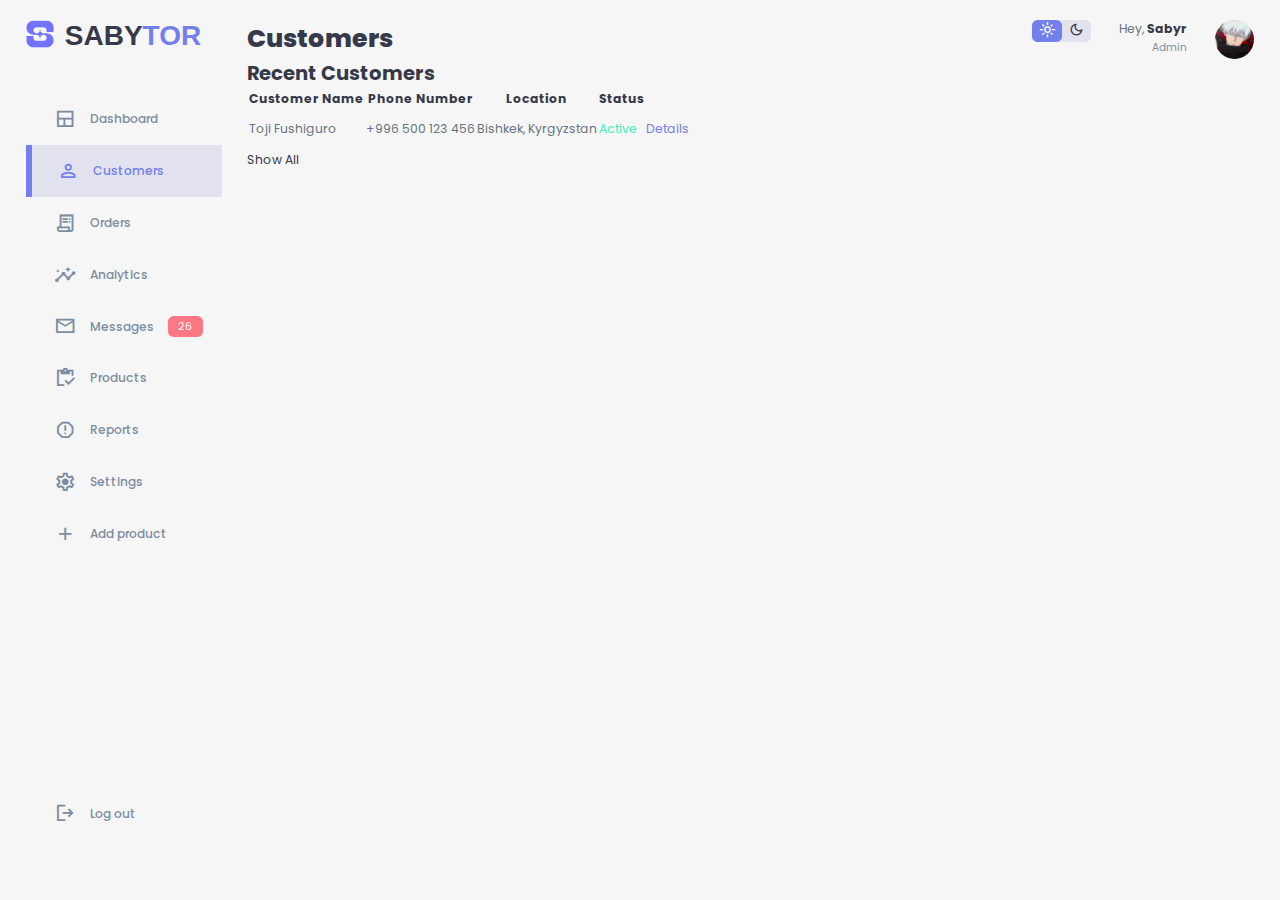
==== customers.html @ 5cc9cb55 "added new page 'Customers'" ====
<!DOCTYPE html>
<html lang="en">
<head>
    <meta charset="UTF-8">
    <meta name="viewport" content="width=device-width, initial-scale=1.0">
    <title>SABYR WEB PR2 - Customers</title>
    <!-- FONTS -->
    <link rel="preconnect" href="https://fonts.googleapis.com">
    <link rel="preconnect" href="https://fonts.gstatic.com" crossorigin>
    <link href="https://fonts.googleapis.com/css2?family=Poppins:ital,wght@0,100;0,200;0,300;0,400;0,500;0,600;0,700;0,800;0,900;1,100;1,200;1,300;1,400;1,500;1,600;1,700;1,800;1,900&display=swap" rel="stylesheet">
    <!--  ICONS  --> 
    <link rel="stylesheet" href="https://stackpath.bootstrapcdn.com/font-awesome/4.7.0/css/font-awesome.min.css">
    <link rel="stylesheet" href="https://cdnjs.cloudflare.com/ajax/libs/font-awesome/6.2.0/css/all.min.css">
    <link rel="stylesheet" href="https://fonts.googleapis.com/css2?family=Material+Symbols+Sharp:opsz,wght,FILL,GRAD@20..48,100..700,0..1,-50..200&
    icon_names=close " />
    <!--  STYLE SHEET  -->
    <link rel="stylesheet" href=".CSS/style.css">
</head>
<body>
    <div class="container">
        <aside>
            <div class="top">
                <div class="logo">
                    <img src="images/logo-s2.png">
                    <h2>SABY<span class="primary">TOR</span></h2>
                </div>
                <div class="close" id="close-btn">
                    <i class="material-symbols-sharp">close</i>
                </div>
            </div>
            <div class="sidebar">
                <a href="index.html">
                    <i class="material-symbols-sharp">team_dashboard</i>
                    <h3>Dashboard</h3>
                </a>
                <a href="customers.html" class="active">
                    <i class="material-symbols-sharp">person_outline</i>
                    <h3>Customers</h3>
                </a>
                <a href="#">
                    <i class="material-symbols-sharp">receipt_long</i>
                    <h3>Orders</h3>
                </a>
                <a href="#">
                    <i class="material-symbols-sharp">insights</i>
                    <h3>Analytics</h3>
                </a>
                <a href="#">
                    <i class="material-symbols-sharp">mail_outline</i>
                    <h3>Messages</h3>
                    <span class="message-count">26</span>
                </a>
                <a href="#">
                    <i class="material-symbols-sharp">inventory</i>
                    <h3>Products</h3>
                </a>
                <a href="#">
                    <i class="material-symbols-sharp">report_gmailerrorred</i>
                    <h3>Reports</h3>
                </a>
                <a href="#">
                    <i class="material-symbols-sharp">Settings</i>
                    <h3>Settings</h3>
                </a>
                <a href="#">
                    <i class="material-symbols-sharp">add</i>
                    <h3>Add product</h3>
                </a>
                <a href="#">
                    <i class="material-symbols-sharp">logout</i>
                    <h3>Log out</h3>
                </a>
            </div>
        </aside>
        <main>
            <h1>Customers</h1>

            <div class="recent-customers">
                <h2>Recent Customers</h2>
                <table>
                    <thead>
                        <tr>
                            <th>Customer Name</th>
                            <th>Phone Number</th>
                            <th>Location</th>
                            <th>Status</th>
                            <th></th>
                        </tr>
                    </thead>
                    <tbody>
                        </tbody>
                </table>
                <a href="#">Show All</a>
            </div>
        </main>
        <div class="right">
            <div class="top">
                <button id="menu-btn">
                    <i class="material-symbols-sharp">menu</i>
                </button>
                <div class="theme-toggler">
                    <i class="material-symbols-sharp active">light_mode</i>
                    <i class="material-symbols-sharp">dark_mode</i>
                </div>
                <div class="profile">
                    <div class="info">
                        <p>Hey, <b>Sabyr</b></p>
                        <small class="text-muted">Admin</small>
                    </div>
                    <div class="profile-photo">
                        <img src="images/gojo.jpg" alt="">
                    </div>
                </div>
            </div>
        </div>
    </div>
    <script src=".JS/customers.js"></script>
    <script src=".JS/index.js"></script>
</body>
</html>
---- .CSS/style.css ----
/*------- [Some Resources]--------*/
@font-face {
     font-family: 'Inter';
     src: url('fonts/Inter/static/Inter_18pt-Black.ttf') format('truetype'),
          url('fonts/Inter/static/Inter_18pt-Medium.ttf') format('truetype'),
          url('fonts/Inter/static/Inter_18pt-Regular.ttf') format('truetype'),
          url('fonts/Inter/static/Inter_18pt-SemiBold.ttf') format('truetype'),
          url('fonts/Inter/static/Inter_18pt-Thin.ttf') format('truetype'),
          url('') format('truetype'),
          url('fonts/Inter/static/Inter_18pt-Light.ttf') format('truetype');
     font-weight: normal;
     font-style: normal;
 
     font-family: 'Monsterrat';
     src: url('fonts/Montserrat/static/Montserrat-Black.ttf') format('truetype'),
          url('fonts/Montserrat/static/Montserrat-Bold.ttf') format('truetype'),
          url('fonts/Montserrat/static/Montserrat-ExtraBold.ttf') format('truetype'),
          url('fonts/Montserrat/static/Montserrat-ExtraLight.ttf') format('truetype'),
          url('fonts/Montserrat/static/Montserrat-Medium.ttf') format('truetype'),
          url('fonts/Montserrat/static/Montserrat-Light.ttf') format('truetype');
     font-weight: normal;
     font-style: normal;

     font-family: 'Monsterrat';
     src: url('fonts/Outfit/static/Outfit-Black.ttf') format('truetype'),
          url('fonts/Outfit/static/Outfit-Bold.ttf') format('truetype'),
          url('fonts/Outfit/static/Outfit-ExtraBold.ttf') format('truetype'),
          url('fonts/Outfit/static/Outfit-ExtraLight.ttf') format('truetype'),
          url('fonts/Outfit/static/Outfit-Medium.ttf') format('truetype'),
          url('fonts/Outfit/static/Outfit-Light.ttf') format('truetype');
     font-weight: normal;
     font-style: normal;

     font-family: 'Monsterrat';
     src: url('fonts/Poppins/Poppins-ExtraBold.ttf') format('truetype'),
          url('fonts/Poppins/Poppins-Bold.ttf') format('truetype'),
          url('fonts/Poppins/Poppins-SemiBold.ttf') format('truetype'),
          url('fonts/Poppins/Poppins-Medium.ttf') format('truetype'),
          url('fonts/Poppins/Poppins-Regular.ttf') format('truetype'),
          url('fonts/Poppins/Poppins-Light.ttf') format('truetype');
     font-weight: normal;
     font-style: normal;
 }

 /*--------- Root Variable ------------*/
 :root {
     --color-primary: #7380ec;
     --color-danger: #ff7782;
     --color-success: #41f1b6;
     --color-warning: #ffbb55;
     --color-white: #fff;
     --color-info-dark: #7d8da1;
     --color-info-light: #dce1eb;
     --color-dark: #363949;
     --color-light: rgba(132, 139, 200, 0.18);
     --color-primary-variant: #111e88;
     --color-dark-variant: #677483;
     --color-background: #f6f6f6;
 
     --card-border-radius: 2rem;
     --border-radius-1: 0.4rem;
     --border-radius-2: 0.8rem;    
     --border-radius-3: 1.2rem;
 
     --card-padding: 1.8rem;
     --padding-1: 1.2rem;
 
     --box-shadow: 0 2rem 3rem var(--color-light)
 }
 /*------------- DARK THEME VARIABLES -------------*/
 .dark-theme-variables {
     --color-background:#181a1e;
     --color-white:#202528;
     --color-dark:#edeffd;
     --color-dark-variant:#a3bdcc;
     --color-light:rgba(0, 0, 0, 0.4);
     --box-shadow:0 2rem 3rem var(--color-light)
 }

 /*--------- [Main Page] -----------*/
 
 *{
     margin: 0;
     padding: 0;
     outline: 0;
     appearance: none;
     border: 0;
     text-decoration: none;
     list-style: none;
     box-sizing: border-box;
 }

 html {
     font-size: 14px;
 }
body {
     width: 100vw;
     height: 100vh;
     font-family: Poppins, sans-serif;
     font-size: 0.88rem;
     background: var(--color-background);
     user-select: none;
     overflow-x: hidden;
     color: var(--color-dark);
}

.container {
     display: grid;
     width: 96%;
     margin: 0 auto;
     gap: 1.8rem;
     grid-template-columns: 14rem auto 23rem;
}

a{
     color: var(--color-dark);
}

img {
     display: block;
     width: 100%;
}

h1 {
     font-weight: 800;
     font-size: 1.8rem;
}

h2 {
     font-size: 1.4rem;
}

h3 {
     font-size: 0.87rem;
}

h4 {
     font-size: 0.8rem;
}

h5 {
     font-size: 0.77rem;
}

small {
     font-size: 0.75rem;
}

.profile-photo {
     width: 2.8rem;
     height: 2.8rem;
     border-radius: 50%;
     overflow: hidden;
}

.text-muted {
     color: var(--color-info-dark);
}

p{
     color: var(--color-dark-variant);
}

b {
     color: var(--color-dark);
}

.primary {
     color: var(--color-primary);
}
.danger {
     color: var(--color-danger);
}
.success {
     color: var(--color-success);
}
.warning {
     color: var(--color-warning);
}

aside {
     height: 100vh;
}

aside .top{
     display: flex;
     align-items: center;
     justify-content: space-between;
     margin-top: 1.4rem;
}

aside .logo {
     display: flex;
     font-family: Outfit, sans-serif;
     gap: 0.8rem;
}
aside .logo h2 {
     font-size: 2rem;
}

aside .logo img {
     width: 2rem;
     height: 2rem;

}

aside .close{
     display: none;
}

/*============== SIBEBAR ===============*/
aside .sidebar{     
     display: flex;
     flex-direction: column;
     height: 86vh;
     position: relative;
     top: 3rem;
}

aside h3 {
     font-weight: 500;
}

aside .sidebar a{
     display: flex;
     color: var(--color-info-dark);
     margin-left: 2rem;
     gap: 1rem;
     align-items: center;
     position: relative;
     height: 3.7rem;
     transition: all 300ms ease;
}

aside .sidebar a i{
     font-size: 1.6rem;
     transition: all 300ms ease;
}

aside .sidebar a:last-child{
     position: absolute;
     bottom: 2rem;
     width: 100%;
}

aside .sidebar a.active{
     background: var(--color-light);
     color: var(--color-primary);
     margin-left: 0;
}

aside .sidebar a.active:before{
     content: '';
     width: 6px;
     height: 100%;     
     background: var(--color-primary);
}

aside .sidebar a.active i {
     color: var(--color-primary);
     margin-left: calc(1rem - 3px);

}

aside .sidebar a:hover {
     color: var(--color-primary);
}

aside .sidebar a:hover i {
     margin-left: 1rem;
}

aside .sidebar .message-count {
     background: var(--color-danger);
     color: var(--color-white);
     padding: 2px 10px;
     font-size: 11px;
     border-radius: var(--border-radius-1);
}

/*============= MAIN ===============*/
main{
     margin-top: 1.4rem;
}

main .date{
     display: inline-block;
     background: var(--color-light);
     border-radius: var(--border-radius-1);
     margin-top: 1rem;
     padding: 0.5rem 1.6rem;
}

main .date input[type='date']{
     background: transparent;
     color: var(--color-dark);
}

main .insights{
     display: grid;
     grid-template-columns: repeat(3, 1fr);
     gap: 1.6rem;
}

main .insights > div {
     background: var(--color-white);
     padding: var(--card-padding);
     border-radius: var(--card-border-radius);
     margin-top: 1rem;
     box-shadow: var(--box-shadow);
     transition: all 300ms ease;
}

main .insights > div:hover {
     box-shadow: none;
}

main .insights > div i {
     background: var(--color-primary);
     padding: 0.5rem;
     border-radius: 50%;
     color: var(--color-white);
     font-style: 2rem;
}

main .insights > div.sales i{
     color: var(--color-white);
     background: var(--color-primary);
}
main .insights > div.expenses i{
     color: var(--color-white);
     background: var(--color-danger);
}
main .insights > div.income i{
     color: var(--color-white);
     background: var(--color-success);
}

main .insights > div .middle{
     display: flex;
     align-items: center;
     justify-content: space-between;
}

main .insights h3 {
     margin: 1rem 0 0.6rem;
     font-size: 1rem;
}

main .insights .progress {
     position: relative;
     width: 92px;
     height: 92px;
     border-radius: 50%;
}

main .insights svg {          
     width: 7rem;
     height: 7rem;
}

main .insights svg circle {
     fill: none;
     stroke: var(--color-primary);
     stroke-width: 14;
     stroke-linecap: round;
     transform: translate(5px, 5px);
     stroke-dasharray: 110;
     stroke-dashoffset: 92;
}

main .insights .sales svg circle {
     stroke-dashoffset: -30%;
     stroke-dasharray: 200;
}
main .insights .expenses svg circle {
     stroke-dashoffset: 20%;
     stroke-dasharray: 80;
}
main .insights .income svg circle {
     stroke-dashoffset: 35%;
     stroke-dasharray: 110;
}

main .insights .progress .number{
     position: absolute;
     top: 0;
     left: 0;
     height: 100%;
     width: 100%;
     display: flex;
     justify-content: center;
     align-items: center;
}

main .insights small {
     margin-top: 1.6rem;
     display: block;
}

/*================== RECENT ORDERS ====================*/
main .recent-orders {
     margin-top: 2rem;
}

main .recent-orders h2 {
     margin-bottom: 0.8rem;
}

main .recent-orders table {
     background: var(--color-white);
     width: 100%;
     border-radius: var(--card-border-radius);
     padding: var(--card-padding);
     text-align: center;
     box-shadow: var(--box-shadow);
     transition: all 300ms ease;
}

main .recent-orders table:hover {
     box-shadow: none;
}

main table tbody td {
     height: 2.8rem;
     border-bottom: 1px solid var(--color-light);
     color: var(--color-dark-variant);
}

main table tbody tr:last-child td{
     border: none;
}

main .recent-orders a {
     text-align: center;
     display: block;
     margin: 1rem auto;
     color: var(--color-primary);
}

/*=============== RIGHT ===================*/
.right {
     margin-top: 1.4rem;
}

.right .top {
     display: flex;
     justify-content: end;
     gap: 2rem;
}

.right .top button {
     display: none;
}

.right .theme-toggler {
     background: var(--color-light);
     display: flex;
     justify-content: space-between;
     align-items: center;
     height: 1.6rem;
     width: 4.2rem;
     cursor: pointer;
     border-radius: var(--border-radius-1);
}

.right .theme-toggler i {
     font-size: 1.2rem;
     width: 50%;
     height: 100%;
     display: flex;
     align-items: center;
     justify-content: center;
}

.right .theme-toggler i.active {
     background: var(--color-primary);
     color: white;
     border-radius: var(--border-radius-1);
}

.right .top .profile {
     display: flex;
     gap: 2rem;
     text-align: right;
}
/*=============== RECENT UPDATES================*/
.right .recent-updates {
     margin-top: 1rem;
}

.right .recent-updates h2 {
     margin-bottom: 0.8rem;
}

.right .recent-updates .updates {
     background: var(--color-white);
     padding: var(--card-padding);
     border-radius: var(--card-border-radius);
     box-shadow: var(--box-shadow);
     transition: all 300ms ease;
}

.right .recent-updates .updates:hover {
     box-shadow: none;
}

.right .recent-updates .updates .update {
     display: grid;
     grid-template-columns: 2.6rem auto;
     gap: 1rem;
     margin-bottom: 1rem;
}

/*============ SALES ANALYTICS ===============*/
.right .sales-analytics {
     margin-top: 2rem;
}

.right .sales-analytics h2 {
     margin-bottom: 0.8rem;
}

.right .sales-analytics .item {
     background: var(--color-white);
     display: flex;
     align-items: center;
     gap: 1rem;
     margin-bottom: 0.7rem;
     padding: 1.4rem var(--card-padding);
     border-radius: var(--border-radius-3);
     box-shadow: var(--box-shadow);
     transition: all 300ms ease;
}

.right .sales-analytics .item:hover {
     box-shadow: none;
}

.right .sales-analytics .item .right {
     display: flex;
     justify-content: space-between;
     align-items: start;
     margin: 0;
     width: 100%;
}

.right .sales-analytics .item .icon {
     display: flex;
     padding: 0.6rem;
     color: var(--color-white);
     border-radius: 50%;
     background: red;
}

.right .sales-analytics .item.online .icon {
     background: var(--color-primary);
}
.right .sales-analytics .item.offline .icon {
     background: var(--color-danger);
}
.right .sales-analytics .item.customers .icon {
     background: var(--color-success);
}

.right .sales-analytics .add-product {
     background: transparent;
     border: 2px dashed var(--color-primary);
     color: var(--color-primary);
     display: flex;
     align-items: center;
     justify-content: center;
}

.right .sales-analytics .add-product div {
     display: flex;
     align-items: center;
     gap: 0.6rem;
}

.right .sales-analytics .add-product div h3 {
     font-weight: 600;
}

/*=================== MEDIA QUERIES =====================*/
@media screen and (max-width: 1200px) {
     .container {
          width: 94%;
          grid-template-columns: 7rem auto 23rem;
     }
     aside .logo h2 {
          display: none;
     }
     aside .sidebar h3 {
          display: none;
     }
     aside .sidebar a {
          width: 5.6rem;
     }
     aside .sidebar a:last-child {
          position: relative;
          margin-top: 1.8rem;
     }
     /*-- MAIN --*/
     main .insights {
          grid-template-columns: 1fr;
          gap: 0;
     }
     main .recent-orders {
          width: 94%;
          position: absolute;
          left: 50%;
          transform: translateX(-50%);
          margin: 2rem 0 0 8.8rem;
     }
     main .recent-orders table {
          width: 83vw;
     }
     main table thead tr th:last-child,
     main table thead tr th:first-child {
          display: none;
     }
     main table tbody tr td:last-child,
     main table tbody tr td:first-child {
          display: none;
     }
}
/*=================== MEDIA QUERIES /2 =====================*/
@media screen and (max-width: 768px) {
     .container {
          width: 100%;
          grid-template-columns: 1fr;
     }
     aside {
          position: fixed;
          left: -100%;
          background: var(--color-white);
          width: 18rem;
          z-index: 3;
          box-shadow: 1rem 3rem 4rem var(--color-light);
          height: 100vh;
          padding-right: var(--card-padding);
          display: none;
          animation: showMenu 400ms ease forwards;
     }
     
     @keyframes showMenu {
          to {
               left: 0;
          }
     }

     aside .logo {
          margin-left: 1rem;
     }
     aside .logo h2 {
          display: inline;
     }
     aside .sidebar h3 {
          display: inline;
     }
     aside .sidebar a {
          width: 100%;
          height: 3.4rem;
     }
     aside .sidebar a:last-child{
          position: absolute;
          bottom: 5rem;
     }
     aside .close{
          display: inline-block;
          cursor: pointer;
     }

     main {
          margin-top: 8rem;
          padding: 0 1rem;
     }
     main .recent-orders {
          position: relative;
          margin: 3rem 0 0 0;
          width: 100%;
     }
     main .recent-orders table {
          width: 100%;
          margin: 0;
     }
     .right {
          width: 94%;
          margin: 0 auto 4rem;
     }
     .right .top {
          position: fixed;
          top: 0;
          left: 0;
          align-items: center;
          padding: 0 0.8rem;
          height: 4.6rem;
          background: var(--color-white);
          width: 100%;
          margin: 0;
          z-index: 2;
          box-shadow: 0 1rem 1rem var(--color-light);
     }
     .right .top .theme-toggler {
          width: 4.4rem;
          position: absolute;
          left: 66%;
     }
     .right .profile .info {
          display: none;
     }
     .right .top button {
          display: inline-block;
          background: transparent;
          cursor: pointer;
          color: var(--color-dark);
          position: absolute;
          left: 1rem;
     }
     .right .top button i {
          font-size: 2rem;
     }
}

/*============== CUSTOMERS ===================*/
main.recent-customers {
     margin-top: 2rem;
}

main.recent-customers h2 {
     margin-bottom: 0.8rem;
}

main.recent-customers table {
     background: var(--color-white);
     width: 100%;
     border-radius: var(--card-border-radius);
     padding: var(--card-padding);
     text-align: center;
     box-shadow: var(--box-shadow);
     transition: all 300ms ease;
}

main.recent-customers table:hover {
     box-shadow: none;
}

main.recent-customers table tbody td {
     height: 2.8rem;
     border-bottom: 1px solid var(--color-light);
     color: var(--color-dark-variant);
}

main.recent-customers table tbody tr:last-child td {
     border: none;
}

main.recent-customers a {
     text-align: center;
     display: block;
     margin: 1rem auto;
     color: var(--color-primary);
}
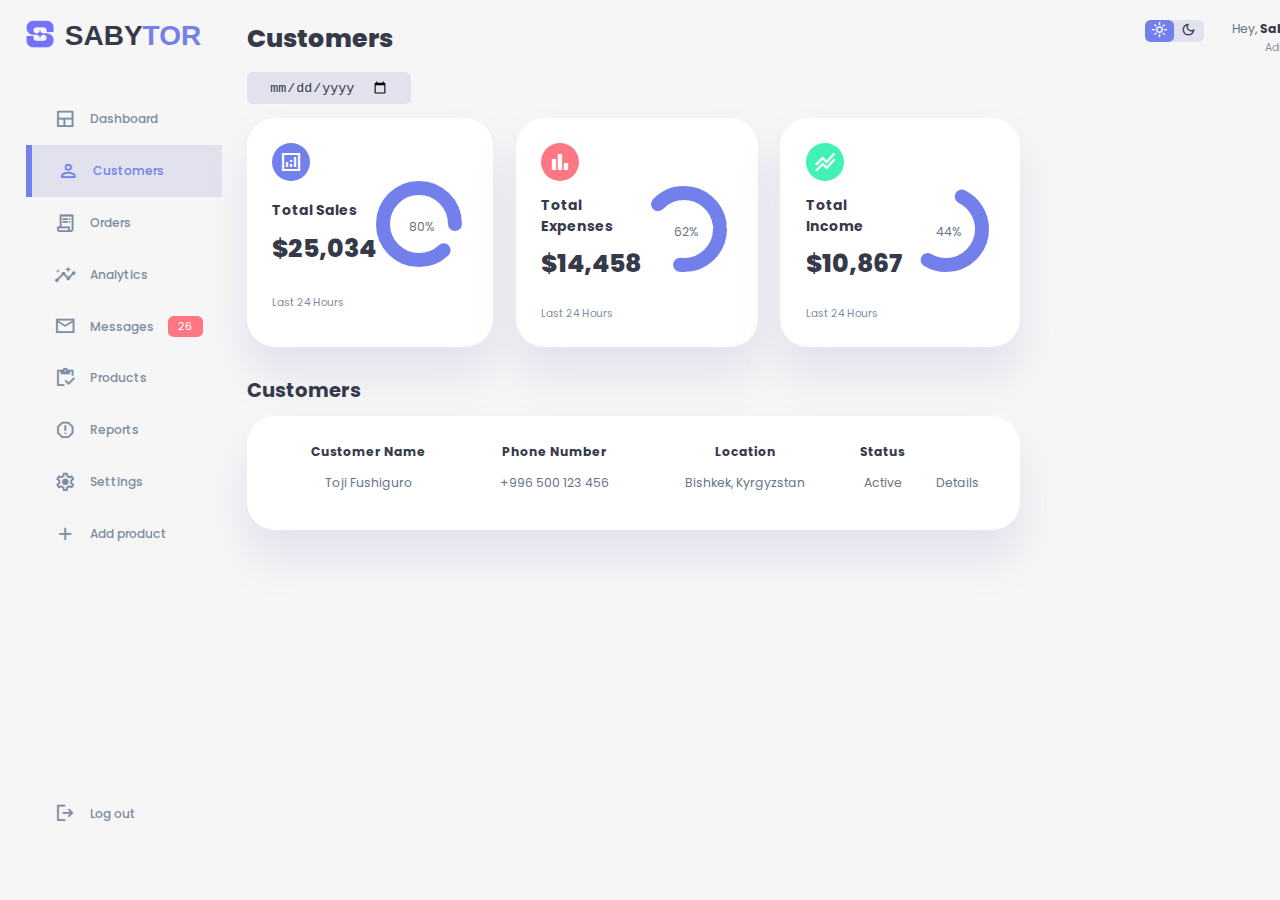
==== commit 09d4ac42: "Launching" ====
--- a/customers.html
+++ b/customers.html
@@ -72,11 +72,73 @@
                 </a>
             </div>
         </aside>
+        <!----------------------- END OF ASIDE ------------------------------->
         <main>
             <h1>Customers</h1>
-
+            <div class="date">
+                <input type="date">
+            </div>
+            <div class="insights">
+                <div class="sales">
+                    <i class="material-symbols-sharp">analytics</i>
+                    <div class="middle">
+                        <div class="left">
+                            <h3>Total Sales</h3>
+                            <h1>$25,034</h1>
+                        </div>
+                        <div class="progress">
+                            <svg>
+                                <circle cx='38' cy='38' r="36"></circle>
+                            </svg>
+                            <div class="number">
+                                <p>80%</p>
+                            </div>
+                        </div>
+                    </div>
+                    <small class="text-muted">Last 24 Hours</small>
+                </div>
+                <!------------ END OF SALES ---------------------->
+                <div class="expenses">
+                    <i class="material-symbols-sharp">bar_chart</i>
+                    <div class="middle">
+                        <div class="left">
+                            <h3>Total Expenses</h3>
+                            <h1>$14,458</h1>
+                        </div>
+                        <div class="progress">
+                            <svg>
+                                <circle cx='38' cy='38' r="36"></circle>
+                            </svg>
+                            <div class="number">
+                                <p>62%</p>
+                            </div>
+                        </div>
+                    </div>
+                    <small class="text-muted">Last 24 Hours</small>
+                </div>
+                <!------------ END OF EXPENSES ---------------------->
+                <div class="income">
+                    <i class="material-symbols-sharp">stacked_line_chart</i>
+                    <div class="middle">
+                        <div class="left">
+                            <h3>Total Income</h3>
+                            <h1>$10,867</h1>
+                        </div>
+                        <div class="progress">
+                            <svg>
+                                <circle cx='38' cy='38' r="36"></circle>
+                            </svg>
+                            <div class="number">
+                                <p>44%</p>
+                            </div>
+                        </div>
+                    </div>
+                    <small class="text-muted">Last 24 Hours</small>
+                </div>
+                <!------------ END OF INCOME ---------------------->
+            </div>
             <div class="recent-customers">
-                <h2>Recent Customers</h2>
+                <h2>Customers</h2>
                 <table>
                     <thead>
                         <tr>
@@ -87,10 +149,9 @@
                             <th></th>
                         </tr>
                     </thead>
-                    <tbody>
-                        </tbody>
+                    <tbody class="customers">
+                    </tbody>
                 </table>
-                <a href="#">Show All</a>
             </div>
         </main>
         <div class="right">
--- a/.CSS/style.css
+++ b/.CSS/style.css
@@ -512,6 +512,13 @@
      margin-bottom: 1rem;
 }
 
+.right .recent-updates .updates .update i {
+     color: rgb(255, 182, 26);
+     position: relative;
+     top: 0.5rem;
+
+}
+
 /*============ SALES ANALYTICS ===============*/
 .right .sales-analytics {
      margin-top: 2rem;
@@ -723,16 +730,16 @@
      }
 }
 
-/*============== CUSTOMERS ===================*/
-main.recent-customers {
+/*======================= CUSTOMERS ================================================================================================*/
+main .recent-customers {
      margin-top: 2rem;
 }
 
-main.recent-customers h2 {
+main .recent-customers h2 {
      margin-bottom: 0.8rem;
 }
 
-main.recent-customers table {
+main .recent-customers table {
      background: var(--color-white);
      width: 100%;
      border-radius: var(--card-border-radius);
@@ -742,23 +749,34 @@
      transition: all 300ms ease;
 }
 
-main.recent-customers table:hover {
+main .recent-customers table:hover {
      box-shadow: none;
 }
 
-main.recent-customers table tbody td {
+main .recent-customers table tbody td {
      height: 2.8rem;
      border-bottom: 1px solid var(--color-light);
      color: var(--color-dark-variant);
 }
 
-main.recent-customers table tbody tr:last-child td {
+main .recent-customers table tbody tr:last-child td {
      border: none;
 }
 
-main.recent-customers a {
+main .recent-customers a {
      text-align: center;
      display: block;
      margin: 1rem auto;
      color: var(--color-primary);
+}
+
+/*----active/non-active-----*/
+main .recent-customers table tbody tr.active td {
+     color: var(--color-success);
+     font-weight: bold;
+}
+
+main .recent-customers table tbody tr.non-active td {
+     color: var(--color-danger);
+     font-weight: bold;
 }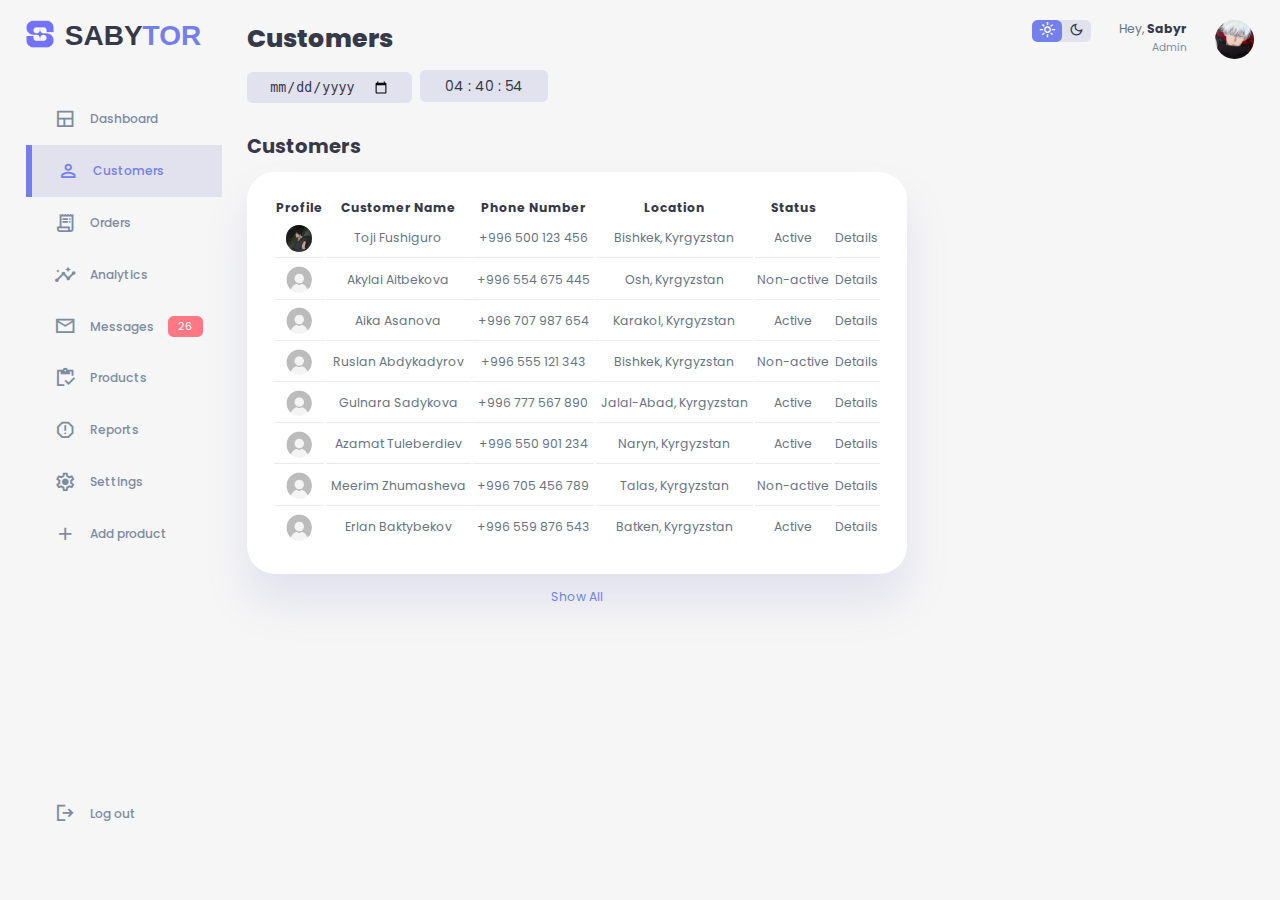
==== commit 5bf0c16b: "added the clock / fixed the theme changer/ added new customers" ====
--- a/customers.html
+++ b/customers.html
@@ -4,6 +4,7 @@
     <meta charset="UTF-8">
     <meta name="viewport" content="width=device-width, initial-scale=1.0">
     <title>SABYR WEB PR2 - Customers</title>
+    <link rel="stylesheet" href="style.css">
     <!-- FONTS -->
     <link rel="preconnect" href="https://fonts.googleapis.com">
     <link rel="preconnect" href="https://fonts.gstatic.com" crossorigin>
@@ -14,7 +15,6 @@
     <link rel="stylesheet" href="https://fonts.googleapis.com/css2?family=Material+Symbols+Sharp:opsz,wght,FILL,GRAD@20..48,100..700,0..1,-50..200&
     icon_names=close " />
     <!--  STYLE SHEET  -->
-    <link rel="stylesheet" href=".CSS/style.css">
 </head>
 <body>
     <div class="container">
@@ -77,64 +77,10 @@
             <h1>Customers</h1>
             <div class="date">
                 <input type="date">
+                <div id="clock"></div>
             </div>
             <div class="insights">
-                <div class="sales">
-                    <i class="material-symbols-sharp">analytics</i>
-                    <div class="middle">
-                        <div class="left">
-                            <h3>Total Sales</h3>
-                            <h1>$25,034</h1>
-                        </div>
-                        <div class="progress">
-                            <svg>
-                                <circle cx='38' cy='38' r="36"></circle>
-                            </svg>
-                            <div class="number">
-                                <p>80%</p>
-                            </div>
-                        </div>
-                    </div>
-                    <small class="text-muted">Last 24 Hours</small>
-                </div>
-                <!------------ END OF SALES ---------------------->
-                <div class="expenses">
-                    <i class="material-symbols-sharp">bar_chart</i>
-                    <div class="middle">
-                        <div class="left">
-                            <h3>Total Expenses</h3>
-                            <h1>$14,458</h1>
-                        </div>
-                        <div class="progress">
-                            <svg>
-                                <circle cx='38' cy='38' r="36"></circle>
-                            </svg>
-                            <div class="number">
-                                <p>62%</p>
-                            </div>
-                        </div>
-                    </div>
-                    <small class="text-muted">Last 24 Hours</small>
-                </div>
-                <!------------ END OF EXPENSES ---------------------->
-                <div class="income">
-                    <i class="material-symbols-sharp">stacked_line_chart</i>
-                    <div class="middle">
-                        <div class="left">
-                            <h3>Total Income</h3>
-                            <h1>$10,867</h1>
-                        </div>
-                        <div class="progress">
-                            <svg>
-                                <circle cx='38' cy='38' r="36"></circle>
-                            </svg>
-                            <div class="number">
-                                <p>44%</p>
-                            </div>
-                        </div>
-                    </div>
-                    <small class="text-muted">Last 24 Hours</small>
-                </div>
+
                 <!------------ END OF INCOME ---------------------->
             </div>
             <div class="recent-customers">
@@ -142,6 +88,7 @@
                 <table>
                     <thead>
                         <tr>
+                            <th>Profile</th>
                             <th>Customer Name</th>
                             <th>Phone Number</th>
                             <th>Location</th>
@@ -149,9 +96,11 @@
                             <th></th>
                         </tr>
                     </thead>
-                    <tbody class="customers">
+                    <tbody class="customer">
+                        <!---->
                     </tbody>
                 </table>
+                <a href="#">Show All</a>
             </div>
         </main>
         <div class="right">
@@ -175,7 +124,7 @@
             </div>
         </div>
     </div>
-    <script src=".JS/customers.js"></script>
-    <script src=".JS/index.js"></script>
+    <script src="customers.js"></script>
+    <script src="index.js"></script>
 </body>
 </html>--- a/style.css
+++ b/style.css
@@ -0,0 +1,816 @@
+/*------- [Some Resources]--------*/
+@font-face {
+     font-family: 'Inter';
+     src: url('fonts/Inter/static/Inter_18pt-Black.ttf') format('truetype'),
+          url('fonts/Inter/static/Inter_18pt-Medium.ttf') format('truetype'),
+          url('fonts/Inter/static/Inter_18pt-Regular.ttf') format('truetype'),
+          url('fonts/Inter/static/Inter_18pt-SemiBold.ttf') format('truetype'),
+          url('fonts/Inter/static/Inter_18pt-Thin.ttf') format('truetype'),
+          url('') format('truetype'),
+          url('fonts/Inter/static/Inter_18pt-Light.ttf') format('truetype');
+     font-weight: normal;
+     font-style: normal;
+ 
+     font-family: 'Monsterrat';
+     src: url('fonts/Montserrat/static/Montserrat-Black.ttf') format('truetype'),
+          url('fonts/Montserrat/static/Montserrat-Bold.ttf') format('truetype'),
+          url('fonts/Montserrat/static/Montserrat-ExtraBold.ttf') format('truetype'),
+          url('fonts/Montserrat/static/Montserrat-ExtraLight.ttf') format('truetype'),
+          url('fonts/Montserrat/static/Montserrat-Medium.ttf') format('truetype'),
+          url('fonts/Montserrat/static/Montserrat-Light.ttf') format('truetype');
+     font-weight: normal;
+     font-style: normal;
+
+     font-family: 'Monsterrat';
+     src: url('fonts/Outfit/static/Outfit-Black.ttf') format('truetype'),
+          url('fonts/Outfit/static/Outfit-Bold.ttf') format('truetype'),
+          url('fonts/Outfit/static/Outfit-ExtraBold.ttf') format('truetype'),
+          url('fonts/Outfit/static/Outfit-ExtraLight.ttf') format('truetype'),
+          url('fonts/Outfit/static/Outfit-Medium.ttf') format('truetype'),
+          url('fonts/Outfit/static/Outfit-Light.ttf') format('truetype');
+     font-weight: normal;
+     font-style: normal;
+
+     font-family: 'Monsterrat';
+     src: url('fonts/Poppins/Poppins-ExtraBold.ttf') format('truetype'),
+          url('fonts/Poppins/Poppins-Bold.ttf') format('truetype'),
+          url('fonts/Poppins/Poppins-SemiBold.ttf') format('truetype'),
+          url('fonts/Poppins/Poppins-Medium.ttf') format('truetype'),
+          url('fonts/Poppins/Poppins-Regular.ttf') format('truetype'),
+          url('fonts/Poppins/Poppins-Light.ttf') format('truetype');
+     font-weight: normal;
+     font-style: normal;
+ }
+
+ /*--------- Root Variable ------------*/
+ :root {
+     --color-primary: #7380ec;
+     --color-danger: #ff7782;
+     --color-success: #41f1b6;
+     --color-warning: #ffbb55;
+     --color-white: #fff;
+     --color-info-dark: #7d8da1;
+     --color-info-light: #dce1eb;
+     --color-dark: #363949;
+     --color-light: rgba(132, 139, 200, 0.18);
+     --color-primary-variant: #111e88;
+     --color-dark-variant: #677483;
+     --color-background: #f6f6f6;
+ 
+     --card-border-radius: 2rem;
+     --border-radius-1: 0.4rem;
+     --border-radius-2: 0.8rem;    
+     --border-radius-3: 1.2rem;
+ 
+     --card-padding: 1.8rem;
+     --padding-1: 1.2rem;
+ 
+     --box-shadow: 0 2rem 3rem var(--color-light)
+ }
+ /*------------- DARK THEME VARIABLES -------------*/
+ .dark-theme-variables {
+     --color-background:#181a1e;
+     --color-white:#202528;
+     --color-dark:#edeffd;
+     --color-dark-variant:#a3bdcc;
+     --color-light:rgba(0, 0, 0, 0.4);
+     --box-shadow:0 2rem 3rem var(--color-light)
+ }
+
+ /*--------- [Main Page] -----------*/
+ 
+ *{
+     margin: 0;
+     padding: 0;
+     outline: 0;
+     appearance: none;
+     border: 0;
+     text-decoration: none;
+     list-style: none;
+     box-sizing: border-box;
+ }
+
+ html {
+     font-size: 14px;
+ }
+body {
+     width: 100vw;
+     height: 100vh;
+     font-family: Poppins, sans-serif;
+     font-size: 0.88rem;
+     background: var(--color-background);
+     user-select: none;
+     overflow-x: hidden;
+     color: var(--color-dark);
+}
+
+.container {
+     display: grid;
+     width: 96%;
+     margin: 0 auto;
+     gap: 1.8rem;
+     grid-template-columns: 14rem auto 23rem;
+}
+
+a{
+     color: var(--color-dark);
+}
+
+img {
+     display: block;
+     width: 100%;
+}
+
+h1 {
+     font-weight: 800;
+     font-size: 1.8rem;
+}
+
+h2 {
+     font-size: 1.4rem;
+}
+
+h3 {
+     font-size: 0.87rem;
+}
+
+h4 {
+     font-size: 0.8rem;
+}
+
+h5 {
+     font-size: 0.77rem;
+}
+
+small {
+     font-size: 0.75rem;
+}
+
+.profile-photo {
+     width: 2.8rem;
+     height: 2.8rem;
+     border-radius: 50%;
+     overflow: hidden;
+}
+
+.text-muted {
+     color: var(--color-info-dark);
+}
+
+p{
+     color: var(--color-dark-variant);
+}
+
+b {
+     color: var(--color-dark);
+}
+
+.primary {
+     color: var(--color-primary);
+}
+.danger {
+     color: var(--color-danger);
+}
+.success {
+     color: var(--color-success);
+}
+.warning {
+     color: var(--color-warning);
+}
+
+aside {
+     height: 100vh;
+}
+
+aside .top{
+     display: flex;
+     align-items: center;
+     justify-content: space-between;
+     margin-top: 1.4rem;
+}
+
+aside .logo {
+     display: flex;
+     font-family: Outfit, sans-serif;
+     gap: 0.8rem;
+}
+aside .logo h2 {
+     font-size: 2rem;
+}
+
+aside .logo img {
+     width: 2rem;
+     height: 2rem;
+
+}
+
+aside .close{
+     display: none;
+}
+
+/*============== SIBEBAR ===============*/
+aside .sidebar{     
+     display: flex;
+     flex-direction: column;
+     height: 86vh;
+     position: relative;
+     top: 3rem;
+}
+
+aside h3 {
+     font-weight: 500;
+}
+
+aside .sidebar a{
+     display: flex;
+     color: var(--color-info-dark);
+     margin-left: 2rem;
+     gap: 1rem;
+     align-items: center;
+     position: relative;
+     height: 3.7rem;
+     transition: all 300ms ease;
+}
+
+aside .sidebar a i{
+     font-size: 1.6rem;
+     transition: all 300ms ease;
+}
+
+aside .sidebar a:last-child{
+     position: absolute;
+     bottom: 2rem;
+     width: 100%;
+}
+
+aside .sidebar a.active{
+     background: var(--color-light);
+     color: var(--color-primary);
+     margin-left: 0;
+}
+
+aside .sidebar a.active:before{
+     content: '';
+     width: 6px;
+     height: 100%;     
+     background: var(--color-primary);
+}
+
+aside .sidebar a.active i {
+     color: var(--color-primary);
+     margin-left: calc(1rem - 3px);
+
+}
+
+aside .sidebar a:hover {
+     color: var(--color-primary);
+}
+
+aside .sidebar a:hover i {
+     margin-left: 1rem;
+}
+
+aside .sidebar .message-count {
+     background: var(--color-danger);
+     color: var(--color-white);
+     padding: 2px 10px;
+     font-size: 11px;
+     border-radius: var(--border-radius-1);
+}
+
+/*============= MAIN ===============*/
+main{
+     margin-top: 1.4rem;
+}
+
+main .date{
+     font-family: Outfit, sans-serif;
+     display: inline-block;
+     background: var(--color-light);
+     border-radius: var(--border-radius-1);
+     margin-top: 1rem;
+     padding: 0.5rem 1.6rem;
+}
+#clock {
+     display: inline-block;
+     background: var(--color-light);
+     padding: 0.4rem 1.8rem;
+     border-radius: var(--border-radius-1);
+     top: 5rem;
+     left: 30rem;
+     transition: all 300ms ease;
+     position: absolute;
+     display: inline-block;
+     font-family: Poppins, sans-serif;
+     font-size: 1rem;
+     font-weight: 400;
+     color: var(--color-dark);
+     transition: all 300ms ease;
+     z-index: 0;
+}
+
+main .date input[type='date']{
+     background: transparent;
+     color: var(--color-dark);
+}
+
+main .insights{
+     display: grid;
+     grid-template-columns: repeat(3, 1fr);
+     gap: 1.6rem;
+}
+
+main .insights > div {
+     background: var(--color-white);
+     padding: var(--card-padding);
+     border-radius: var(--card-border-radius);
+     margin-top: 1rem;
+     box-shadow: var(--box-shadow);
+     transition: all 300ms ease;
+     z-index: 1;
+}
+
+main .insights > div:hover {
+     box-shadow: none;
+}
+
+main .insights > div i {
+     background: var(--color-primary);
+     padding: 0.5rem;
+     border-radius: 50%;
+     color: var(--color-white);
+     font-style: 2rem;
+}
+
+main .insights > div.sales i{
+     color: var(--color-white);
+     background: var(--color-primary);
+}
+main .insights > div.expenses i{
+     color: var(--color-white);
+     background: var(--color-danger);
+}
+main .insights > div.income i{
+     color: var(--color-white);
+     background: var(--color-success);
+}
+
+main .insights > div .middle{
+     display: flex;
+     align-items: center;
+     justify-content: space-between;
+}
+
+main .insights h3 {
+     margin: 1rem 0 0.6rem;
+     font-size: 1rem;
+}
+
+main .insights .progress {
+     position: relative;
+     width: 92px;
+     height: 92px;
+     border-radius: 50%;
+}
+
+main .insights svg {          
+     width: 7rem;
+     height: 7rem;
+}
+
+main .insights svg circle {
+     fill: none;
+     stroke: var(--color-primary);
+     stroke-width: 14;
+     stroke-linecap: round;
+     transform: translate(5px, 5px);
+     stroke-dasharray: 110;
+     stroke-dashoffset: 92;
+}
+
+main .insights .sales svg circle {
+     stroke-dashoffset: -30%;
+     stroke-dasharray: 200;
+}
+main .insights .expenses svg circle {
+     stroke-dashoffset: 20%;
+     stroke-dasharray: 80;
+}
+main .insights .income svg circle {
+     stroke-dashoffset: 35%;
+     stroke-dasharray: 110;
+}
+
+main .insights .progress .number{
+     position: absolute;
+     top: 0;
+     left: 0;
+     height: 100%;
+     width: 100%;
+     display: flex;
+     justify-content: center;
+     align-items: center;
+}
+
+main .insights .progress h3 {
+     position: relative;
+     bottom: 0.2rem;
+}
+
+main .insights small {
+     margin-top: 1.6rem;
+     display: block;
+}
+
+/*================== RECENT ORDERS ====================*/
+main .recent-orders {
+     margin-top: 2rem;
+}
+
+main .recent-orders h2 {
+     margin-bottom: 0.8rem;
+}
+
+main .recent-orders table {
+     background: var(--color-white);
+     width: 100%;
+     border-radius: var(--card-border-radius);
+     padding: var(--card-padding);
+     text-align: center;
+     box-shadow: var(--box-shadow);
+     transition: all 300ms ease;
+}
+
+main .recent-orders table:hover {
+     box-shadow: none;
+}
+
+main table tbody td {
+     height: 2.8rem;
+     border-bottom: 1px solid var(--color-light);
+     color: var(--color-dark-variant);
+}
+
+main table tbody tr:last-child td{
+     border: none;
+}
+
+main .recent-orders a {
+     text-align: center;
+     display: block;
+     margin: 1rem auto;
+     color: var(--color-primary);
+}
+
+/*=============== RIGHT ===================*/
+.right {
+     margin-top: 1.4rem;
+}
+
+.right .top {
+     display: flex;
+     justify-content: end;
+     gap: 2rem;
+}
+
+.right .top button {
+     display: none;
+}
+
+.right .theme-toggler {
+     background: var(--color-light);
+     display: flex;
+     justify-content: space-between;
+     align-items: center;
+     height: 1.6rem;
+     width: 4.2rem;
+     cursor: pointer;
+     border-radius: var(--border-radius-1);
+}
+
+.right .theme-toggler i {
+     font-size: 1.2rem;
+     width: 50%;
+     height: 100%;
+     display: flex;
+     align-items: center;
+     justify-content: center;
+}
+
+.right .theme-toggler i.active {
+     background: var(--color-primary);
+     color: white;
+     border-radius: var(--border-radius-1);
+}
+
+.right .top .profile {
+     display: flex;
+     gap: 2rem;
+     text-align: right;
+}
+/*=============== RECENT UPDATES================*/
+.right .recent-updates {
+     margin-top: 1rem;
+}
+
+.right .recent-updates h2 {
+     margin-bottom: 0.8rem;
+}
+
+.right .recent-updates .updates {
+     background: var(--color-white);
+     padding: var(--card-padding);
+     border-radius: var(--card-border-radius);
+     box-shadow: var(--box-shadow);
+     transition: all 300ms ease;
+}
+
+.right .recent-updates .updates:hover {
+     box-shadow: none;
+}
+
+.right .recent-updates .updates .update {
+     display: grid;
+     grid-template-columns: 2.6rem auto;
+     gap: 1rem;
+     margin-bottom: 1rem;
+}
+
+/*============ SALES ANALYTICS ===============*/
+.right .sales-analytics {
+     margin-top: 2rem;
+}
+
+.right .sales-analytics h2 {
+     margin-bottom: 0.8rem;
+}
+
+.right .sales-analytics .item {
+     background: var(--color-white);
+     display: flex;
+     align-items: center;
+     gap: 1rem;
+     margin-bottom: 0.7rem;
+     padding: 1.4rem var(--card-padding);
+     border-radius: var(--border-radius-3);
+     box-shadow: var(--box-shadow);
+     transition: all 300ms ease;
+}
+
+.right .sales-analytics .item:hover {
+     box-shadow: none;
+}
+
+.right .sales-analytics .item .right {
+     display: flex;
+     justify-content: space-between;
+     align-items: start;
+     margin: 0;
+     width: 100%;
+}
+
+.right .sales-analytics .item .icon {
+     display: flex;
+     padding: 0.6rem;
+     color: var(--color-white);
+     border-radius: 50%;
+     background: red;
+}
+
+.right .sales-analytics .item.online .icon {
+     background: var(--color-primary);
+}
+.right .sales-analytics .item.offline .icon {
+     background: var(--color-danger);
+}
+.right .sales-analytics .item.customers .icon {
+     background: var(--color-success);
+}
+
+.right .sales-analytics .add-product {
+     background: transparent;
+     border: 2px dashed var(--color-primary);
+     color: var(--color-primary);
+     display: flex;
+     align-items: center;
+     justify-content: center;
+}
+
+.right .sales-analytics .add-product div {
+     display: flex;
+     align-items: center;
+     gap: 0.6rem;
+}
+
+.right .sales-analytics .add-product div h3 {
+     font-weight: 600;
+}
+
+/*=================== MEDIA QUERIES =====================*/
+@media screen and (max-width: 1200px) {
+     .container {
+          width: 94%;
+          grid-template-columns: 7rem auto 23rem;
+     }
+     aside .logo h2 {
+          display: none;
+     }
+     aside .sidebar h3 {
+          display: none;
+     }
+     aside .sidebar a {
+          width: 5.6rem;
+     }
+     aside .sidebar a:last-child {
+          position: relative;
+          margin-top: 1.8rem;
+     }
+     /*-- MAIN --*/
+     main .insights {
+          grid-template-columns: 1fr;
+          gap: 0;
+     }
+     main .recent-orders {
+          width: 94%;
+          position: absolute;
+          left: 50%;
+          transform: translateX(-50%);
+          margin: 2rem 0 0 8.8rem;
+     }
+     main .recent-orders table {
+          width: 83vw;
+     }
+     main table thead tr th:last-child,
+     main table thead tr th:first-child {
+          display: none;
+     }
+     main table tbody tr td:last-child,
+     main table tbody tr td:first-child {
+          display: none;
+     }
+}
+/*=================== MEDIA QUERIES /2 =====================*/
+@media screen and (max-width: 768px) {
+     .container {
+          width: 100%;
+          grid-template-columns: 1fr;
+     }
+     aside {
+          position: fixed;
+          left: -100%;
+          background: var(--color-white);
+          width: 18rem;
+          z-index: 3;
+          box-shadow: 1rem 3rem 4rem var(--color-light);
+          height: 100vh;
+          padding-right: var(--card-padding);
+          display: none;
+          animation: showMenu 400ms ease forwards;
+     }
+     
+     @keyframes showMenu {
+          to {
+               left: 0;
+          }
+     }
+
+     aside .logo {
+          margin-left: 1rem;
+     }
+     aside .logo h2 {
+          display: inline;
+     }
+     aside .sidebar h3 {
+          display: inline;
+     }
+     aside .sidebar a {
+          width: 100%;
+          height: 3.4rem;
+     }
+     aside .sidebar a:last-child{
+          position: absolute;
+          bottom: 5rem;
+     }
+     aside .close{
+          display: inline-block;
+          cursor: pointer;
+     }
+
+     main {
+          margin-top: 8rem;
+          padding: 0 1rem;
+     }
+     main .recent-orders {
+          position: relative;
+          margin: 3rem 0 0 0;
+          width: 100%;
+     }
+     main .recent-orders table {
+          width: 100%;
+          margin: 0;
+     }
+     .right {
+          width: 94%;
+          margin: 0 auto 4rem;
+     }
+     .right .top {
+          position: fixed;
+          top: 0;
+          left: 0;
+          align-items: center;
+          padding: 0 0.8rem;
+          height: 4.6rem;
+          background: var(--color-white);
+          width: 100%;
+          margin: 0;
+          z-index: 2;
+          box-shadow: 0 1rem 1rem var(--color-light);
+     }
+     .right .top .theme-toggler {
+          width: 4.4rem;
+          position: absolute;
+          left: 66%;
+     }
+     .right .profile .info {
+          display: none;
+     }
+     .right .top button {
+          display: inline-block;
+          background: transparent;
+          cursor: pointer;
+          color: var(--color-dark);
+          position: absolute;
+          left: 1rem;
+     }
+     .right .top button i {
+          font-size: 2rem;
+     }
+}
+/*======================== OTHER FEA ===========================================================================================================*/
+
+/*======================= CUSTOMERS ================================================================================================*/
+main .recent-customers {
+     margin-top: 2rem;
+}
+
+main .recent-customers h2 {
+     margin-bottom: 0.8rem;
+}
+
+main .recent-customers table {
+     background: var(--color-white);
+     width: 100%;
+     border-radius: var(--card-border-radius);
+     padding: var(--card-padding);
+     text-align: center;
+     box-shadow: var(--box-shadow);
+     transition: all 300ms ease;
+}
+
+main .recent-customers table:hover {
+     box-shadow: none;
+}
+
+main .recent-customers table tbody td {
+     height: 2.8rem;
+     border-bottom: 1px solid var(--color-light);
+     color: var(--color-dark-variant);
+}
+
+main .recent-customers table tbody tr:last-child td {
+     border: none;
+}
+
+main .recent-customers a {
+     text-align: center;
+     display: block;
+     margin: 1rem auto;
+     color: var(--color-primary);
+}
+
+/*----active/non-active-----*/
+main .recent-customers table tbody tr.active td {
+     color: var(--color-success);
+     font-weight: bold;
+}
+
+main .recent-customers table tbody tr.non-active td {
+     color: var(--color-danger);
+     font-weight: bold;
+}
+/*------ picture ------*/
+
+/* Style for profile pictures in the table */
+.recent-customers table tbody td .profile-photo {
+     width: 1.9rem;
+     height: 1.9rem;
+     border-radius: 50%;
+     overflow: hidden;
+     margin: 0 auto;
+ }
+ 
+ .recent-customers table tbody td .profile-photo img {
+     width: 100%;
+     height: 100%;
+     object-fit: cover;
+ }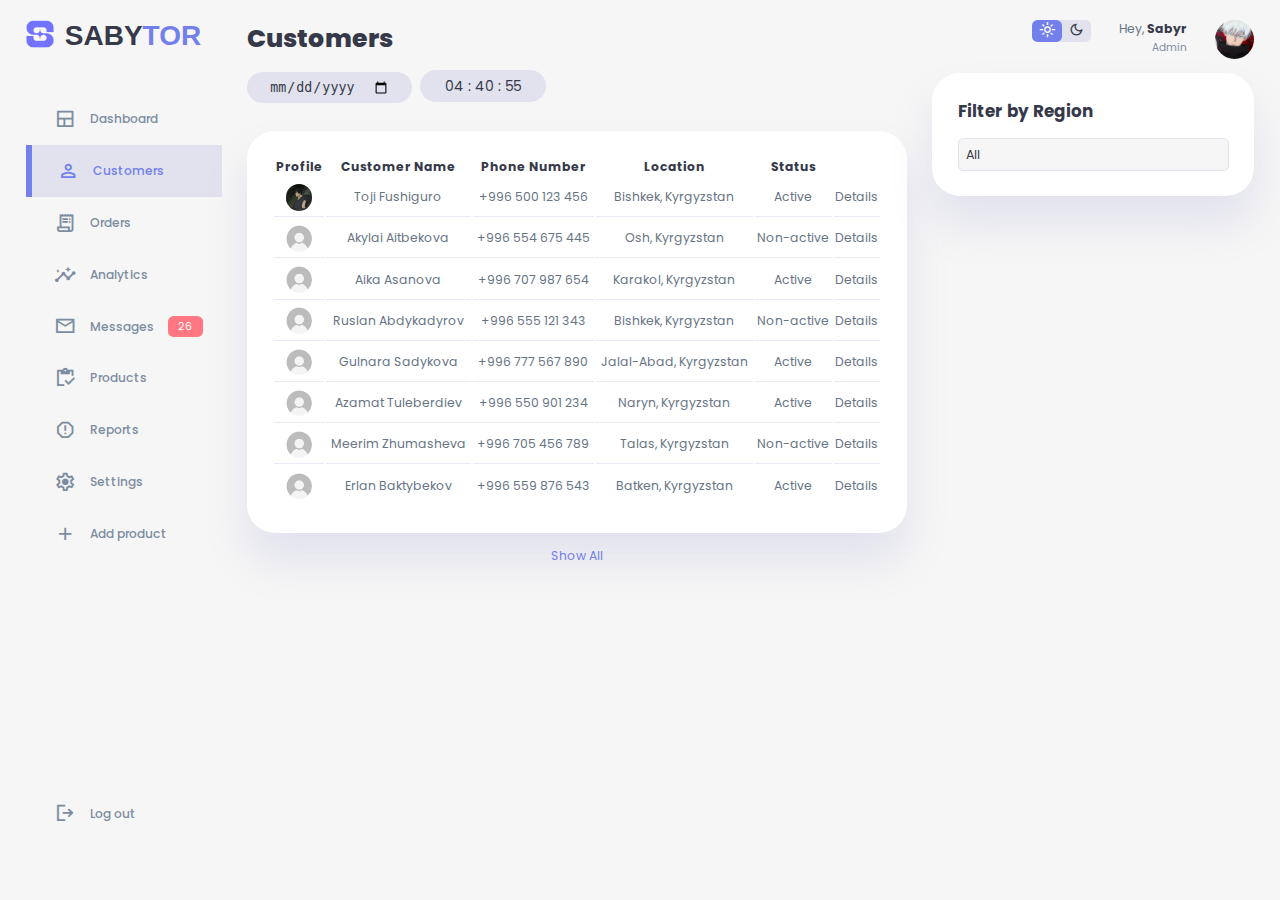
==== commit 098a8db9: "added the filter for customers/ fixed theme chr in customers/ changed the style of clock|date" ====
--- a/customers.html
+++ b/customers.html
@@ -84,7 +84,7 @@
                 <!------------ END OF INCOME ---------------------->
             </div>
             <div class="recent-customers">
-                <h2>Customers</h2>
+                
                 <table>
                     <thead>
                         <tr>
@@ -122,6 +122,19 @@
                     </div>
                 </div>
             </div>
+            <div class="region-filter">
+                <h2>Filter by Region</h2>
+                <select id="region-select">
+                    <option value="All">All</option>
+                    <option value="Bishkek">Bishkek</option>
+                    <option value="Osh">Osh</option>
+                    <option value="Karakol">Karakol</option>
+                    <option value="Jalal-Abad">Jalal-Abad</option>
+                    <option value="Naryn">Naryn</option>
+                    <option value="Talas">Talas</option>
+                    <option value="Batken">Batken</option>
+                </select>
+            </div>
         </div>
     </div>
     <script src="customers.js"></script>
--- a/style.css
+++ b/style.css
@@ -287,7 +287,7 @@
      font-family: Outfit, sans-serif;
      display: inline-block;
      background: var(--color-light);
-     border-radius: var(--border-radius-1);
+     border-radius: var(--card-border-radius);
      margin-top: 1rem;
      padding: 0.5rem 1.6rem;
 }
@@ -295,7 +295,7 @@
      display: inline-block;
      background: var(--color-light);
      padding: 0.4rem 1.8rem;
-     border-radius: var(--border-radius-1);
+     border-radius: var(--card-border-radius);
      top: 5rem;
      left: 30rem;
      transition: all 300ms ease;
@@ -813,4 +813,40 @@
      width: 100%;
      height: 100%;
      object-fit: cover;
+ }
+ /*--------- region filter --------------*/
+ 
+.region-filter {
+     background: var(--color-white);
+     padding: var(--card-padding);
+     border-radius: var(--card-border-radius);
+     box-shadow: var(--box-shadow);
+     margin-top: 1rem;
+     transition: all 300ms ease;
+ }
+ 
+ .region-filter:hover {
+     box-shadow: none;
+ }
+ 
+ .region-filter h2 {
+     font-size: 1.2rem;
+     margin-bottom: 1rem;
+ }
+ 
+ .region-filter select {
+     width: 100%;
+     padding: 0.5rem;
+     border-radius: var(--border-radius-1);
+     border: 1px solid var(--color-light);
+     background: var(--color-background);
+     color: var(--color-dark);
+     font-family: Poppins, sans-serif;
+     font-size: 0.9rem;
+     cursor: pointer;
+ }
+ 
+ .region-filter select:focus {
+     outline: none;
+     border-color: var(--color-primary);
  }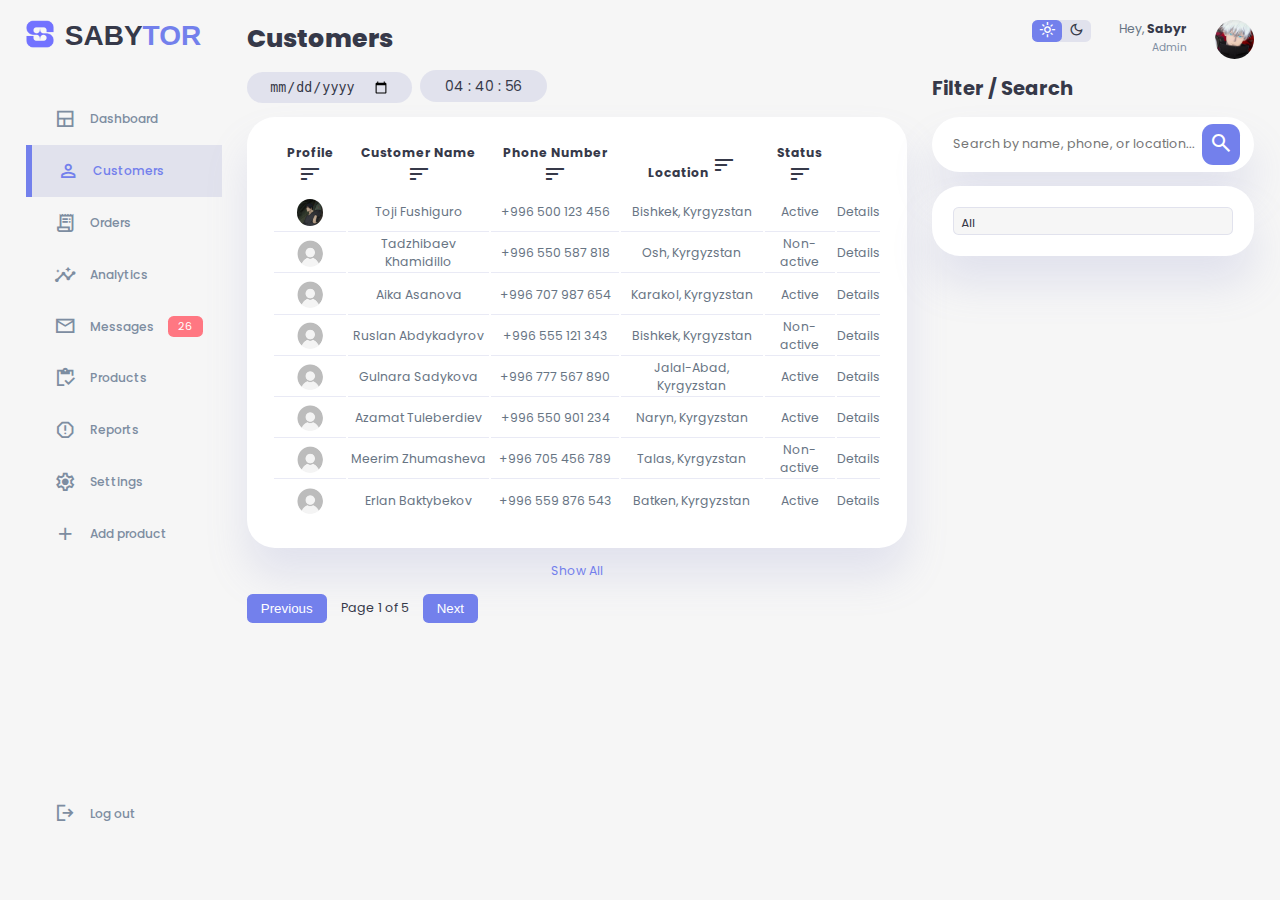
==== commit 8b36f964: "added search/sort systems and restyled settings" ====
--- a/customers.html
+++ b/customers.html
@@ -58,7 +58,7 @@
                     <i class="material-symbols-sharp">report_gmailerrorred</i>
                     <h3>Reports</h3>
                 </a>
-                <a href="#">
+                <a href="settings.html">
                     <i class="material-symbols-sharp">Settings</i>
                     <h3>Settings</h3>
                 </a>
@@ -84,16 +84,19 @@
                 <!------------ END OF INCOME ---------------------->
             </div>
             <div class="recent-customers">
-                
                 <table>
                     <thead>
                         <tr>
-                            <th>Profile</th>
+                            <!-- <th>Profile</th>
                             <th>Customer Name</th>
                             <th>Phone Number</th>
                             <th>Location</th>
-                            <th>Status</th>
-                            <th></th>
+                            <th>Status</th> -->
+                            <th onclick="sortTable('profile')">Profile <i class="material-symbols-sharp">sort</i></th>
+                            <th onclick="sortTable('customerName')">Customer Name <i class="material-symbols-sharp">sort</i></th>
+                            <th onclick="sortTable('phoneNumber')">Phone Number <i class="material-symbols-sharp">sort</i></th>
+                            <th onclick="sortTable('location')">Location <i class="material-symbols-sharp">sort</i></th>
+                            <th onclick="sortTable('status')">Status <i class="material-symbols-sharp">sort</i></th>
                         </tr>
                     </thead>
                     <tbody class="customer">
@@ -101,6 +104,11 @@
                     </tbody>
                 </table>
                 <a href="#">Show All</a>
+            </div>
+            <div class="pagination">
+                <button id="prev-page">Previous</button>
+                <span id="page-info">Page 1 of 5</span>
+                <button id="next-page">Next</button>
             </div>
         </main>
         <div class="right">
@@ -122,8 +130,12 @@
                     </div>
                 </div>
             </div>
+            <h2 class="filter-h2">Filter / Search</h2>
+            <div class="search-bar">
+                <input type="text" id="search-input" placeholder="Search by name, phone, or location...">
+                <button id="search-btn"><i class="material-symbols-sharp">search</i></button>
+            </div>
             <div class="region-filter">
-                <h2>Filter by Region</h2>
                 <select id="region-select">
                     <option value="All">All</option>
                     <option value="Bishkek">Bishkek</option>
--- a/style.css
+++ b/style.css
@@ -750,7 +750,7 @@
 
 /*======================= CUSTOMERS ================================================================================================*/
 main .recent-customers {
-     margin-top: 2rem;
+     margin-top: 1rem;
 }
 
 main .recent-customers h2 {
@@ -818,24 +818,192 @@
  
 .region-filter {
      background: var(--color-white);
+     padding: 1.5rem;
+     border-radius: var(--card-border-radius);
+     box-shadow: var(--box-shadow);
+     margin-top: 1rem;
+     transition: all 300ms ease;
+ }
+ 
+ .region-filter:hover {
+     box-shadow: none;
+ }
+
+ .right .filter-h2 {
+     position: relative;
+     top: 1rem;
+     margin-bottom: 1rem;
+ }
+ 
+ .region-filter select {
+     width: 100%;
+     height: 2rem;
+     padding: 0.5rem;
+     border-radius: var(--border-radius-1);
+     border: 1px solid var(--color-light);
+     background: var(--color-background);
+     color: var(--color-dark);
+     font-family: Poppins, sans-serif;
+     font-size: 0.9rem;
+     cursor: pointer;
+ }
+ 
+ .region-filter select:focus {
+     outline: none;
+     border-color: var(--color-primary);
+ }
+
+ /*------- Styles for the search bar----- */
+ .search-bar {
+     display: flex;
+     align-items: center;
+     background: var(--color-white);
+     padding: 0.5rem 1rem;
+     border-radius: var(--card-border-radius);
+     box-shadow: var(--box-shadow);
+     margin-top: 2rem;
+     transition: all 300ms ease;
+ }
+ 
+ .search-bar:hover {
+     box-shadow: none;
+ }
+ 
+ .search-bar input[type="text"] {
+     width: 100%;
+     padding: 0.5rem;
+     border: none;
+     background: transparent;
+     color: var(--color-dark);
+     font-family: Poppins, sans-serif;
+     font-size: 0.9rem;
+ }
+ 
+ .search-bar input[type="text"]:focus {
+     outline: none;
+ }
+ 
+ .search-bar button {
+     background: var(--color-primary);
+     color: var(--color-white);
+     border: none;
+     padding: 0.5rem;
+     border-radius: var(--border-radius-2);
+     cursor: pointer;
+     transition: all 300ms ease;
+ }
+ 
+ .search-bar button:hover {
+     background: var(--color-dark);
+ }
+
+ /*-------------- Styles for pagination ---------------- */
+.pagination {
+     display: flex;
+     justify-content: left;
+     align-items: center;
+     margin-top: 1rem;
+     gap: 1rem;
+ }
+ 
+ .pagination button {
+     background: var(--color-primary);
+     color: var(--color-white);
+     border: none;
+     padding: 0.5rem 1rem;
+     border-radius: var(--border-radius-1);
+     cursor: pointer;
+     transition: all 300ms ease;
+ }
+ 
+ .pagination button {
+     background: var(--color-primary);
+     color: var(--color-white);
+     border: none;
+     padding: 0.5rem 1rem;
+     border-radius: var(--border-radius-1);
+     cursor: pointer;
+     transition: all 300ms ease;
+ }
+ 
+ .pagination button:hover {
+     background: var(--color-dark);
+ }
+ 
+ .pagination button:disabled {
+     background: var(--color-light);
+     color: var(--color-dark);
+     cursor: not-allowed;
+ }
+ 
+ .pagination span {
+     font-size: 0.9rem;
+     color: var(--color-dark);
+ }
+
+ /*==================== SETTINGS ======================================================================================================================*/
+
+ /* Settings Section */
+.settings {
+     width: 40%;
+     margin-top: 2rem;
+     background: var(--color-white);
      padding: var(--card-padding);
      border-radius: var(--card-border-radius);
      box-shadow: var(--box-shadow);
-     margin-top: 1rem;
-     transition: all 300ms ease;
- }
- 
- .region-filter:hover {
+     transition: all 300ms ease;
+ }
+ 
+ .settings:hover {
      box-shadow: none;
  }
  
- .region-filter h2 {
+.settings .setting-item .s4i {
+     position: relative;
+     display: inline-block;
+     top: 0.5rem;
+     margin-right: 1rem;
+}
+
+ .setting-item {
+     display: flex;
+     justify-content: space-between;
+     align-items: center;
+     margin-bottom: 1.5rem;
+ }
+ 
+ .setting-item h3 {
+     font-size: 1rem;
+     color: var(--color-dark);
+ }
+ 
+ .setting-item .theme-toggler {
+     background: var(--color-light);
+     display: flex;
+     justify-content: space-between;
+     align-items: center;
+     height: 1.6rem;
+     width: 4.2rem;
+     cursor: pointer;
+     border-radius: var(--border-radius-1);
+ }
+ 
+ .setting-item .theme-toggler i {
      font-size: 1.2rem;
-     margin-bottom: 1rem;
- }
- 
- .region-filter select {
-     width: 100%;
+     width: 50%;
+     height: 100%;
+     display: flex;
+     align-items: center;
+     justify-content: center;
+ }
+ 
+ .setting-item .theme-toggler i.active {
+     background: var(--color-primary);
+     color: white;
+     border-radius: var(--border-radius-1);
+ }
+ 
+ .setting-item select {
      padding: 0.5rem;
      border-radius: var(--border-radius-1);
      border: 1px solid var(--color-light);
@@ -846,7 +1014,185 @@
      cursor: pointer;
  }
  
- .region-filter select:focus {
+ .setting-item select:focus {
      outline: none;
      border-color: var(--color-primary);
- }+ }
+ 
+ .setting-item .btn-primary {
+     background: var(--color-primary);
+     color: var(--color-white);
+     padding: 0.5rem 1rem;
+     border-radius: var(--border-radius-1);
+     border: none;
+     cursor: pointer;
+     transition: all 300ms ease;
+ }
+ 
+ .setting-item .btn-primary:hover {
+     background: var(--color-dark);
+ }
+ 
+ /* Switch for Notifications */
+
+.switch {
+    position: relative;
+    display: inline-block;
+    width: 4.2rem; 
+    height: 1.6rem;
+    background: var(--color-light);
+    border-radius: var(--border-radius-1);
+    cursor: pointer;
+    transition: all 300ms ease;
+}
+
+.switch input {
+    opacity: 0;
+    width: 0;
+    height: 0;
+}
+
+.slider {
+    position: absolute;
+    cursor: pointer;
+    top: 0;
+    left: 0;
+    right: 0;
+    bottom: 0;
+    background-color: var(--color-danger);
+    transition: 0.3s;
+    border-radius: var(--border-radius-1);
+}
+
+.slider:before {
+    position: absolute;
+    content: "";
+    height: 1.6rem; 
+    width: 2.1rem;
+    left: 0rem; 
+    bottom: 0rem;
+    background-color: var(--color-primary);
+    transition: 0.4s;
+    border-radius: var(--border-radius-1);
+}
+
+input:checked + .slider {
+    background-color: var(--color-success); 
+}
+
+input:checked + .slider:before {
+    transform: translateX(2.15rem);
+}
+
+/*------------------- Profile Settings Section ----------------*/
+
+.profile-settings {
+     margin-top: 2rem;
+     margin-bottom: 2rem;
+     background: var(--color-white);
+     padding: var(--card-padding);
+     border-radius: var(--card-border-radius);
+     box-shadow: var(--box-shadow);
+     transition: all 300ms ease;
+ }
+ 
+ .profile-settings:hover {
+     box-shadow: none;
+ }
+ 
+ .profile-settings h2 {
+     margin-bottom: 1.5rem;
+     font-size: 1.5rem;
+     color: var(--color-dark);
+     border-bottom: 2px solid var(--color-primary);
+     padding-bottom: 0.5rem;
+ }
+ 
+ .profile-settings .setting-item {
+     margin-bottom: 2rem;
+ }
+ 
+ .profile-settings .setting-item h3 {
+     font-size: 1rem;
+     color: var(--color-dark);
+     margin-bottom: 0.5rem;
+ }
+ 
+ .profile-settings .input-group {
+     display: flex;
+     flex-direction: row;
+     gap: 0.5rem;
+ }
+ 
+ .profile-settings input {
+     width: 100%;
+     padding: 0.75rem;
+     border: 1px solid var(--color-light);
+     border-radius: var(--border-radius-1);
+     font-family: Poppins, sans-serif;
+     font-size: 0.9rem;
+     color: var(--color-dark);
+     transition: all 300ms ease;
+ }
+ 
+ .profile-settings input:focus {
+     outline: none;
+     border-color: var(--color-primary);
+     box-shadow: var(--color-dark);
+ }
+ 
+ .profile-settings .btn-primary {
+     background: var(--color-primary);
+     color: var(--color-white);
+     padding: 0.75rem 1rem;
+     border: none;
+     border-radius: var(--border-radius-1);
+     cursor: pointer;
+     font-family: Poppins, sans-serif;
+     font-size: 0.9rem;
+     transition: all 300ms ease;
+     align-self: flex-   start;
+ }
+ 
+ .profile-settings .btn-primary:hover {
+     background: var(--color-dark);
+ }
+ 
+ .profile-settings .profile-photo-upload {
+     display: flex;
+     align-items: center;
+     gap: 1rem;
+ }
+ 
+ .profile-settings .profile-photo-upload img {
+     width: 60px;
+     height: 60px;
+     border-radius: 50%;
+     object-fit: cover;
+     border: 2px solid var(--color-light);
+     transition: all 300ms ease;
+ }
+ 
+ .profile-settings .profile-photo-upload img:hover {
+     border-color: var(--color-primary);
+ }
+ 
+ .profile-settings .profile-photo-upload input[type="file"] {
+     display: none;
+ }
+ 
+ .profile-settings .profile-photo-upload label {
+     background: var(--color-primary);
+     color: var(--color-white);
+     padding: 0.75rem 1rem;
+     border-radius: var(--border-radius-1);
+     cursor: pointer;
+     font-family: Poppins, sans-serif;
+     font-size: 0.9rem;
+     transition: all 300ms ease;
+ }
+ 
+ .profile-settings .profile-photo-upload label:hover {
+     background: var(--color-dark);
+ }
+
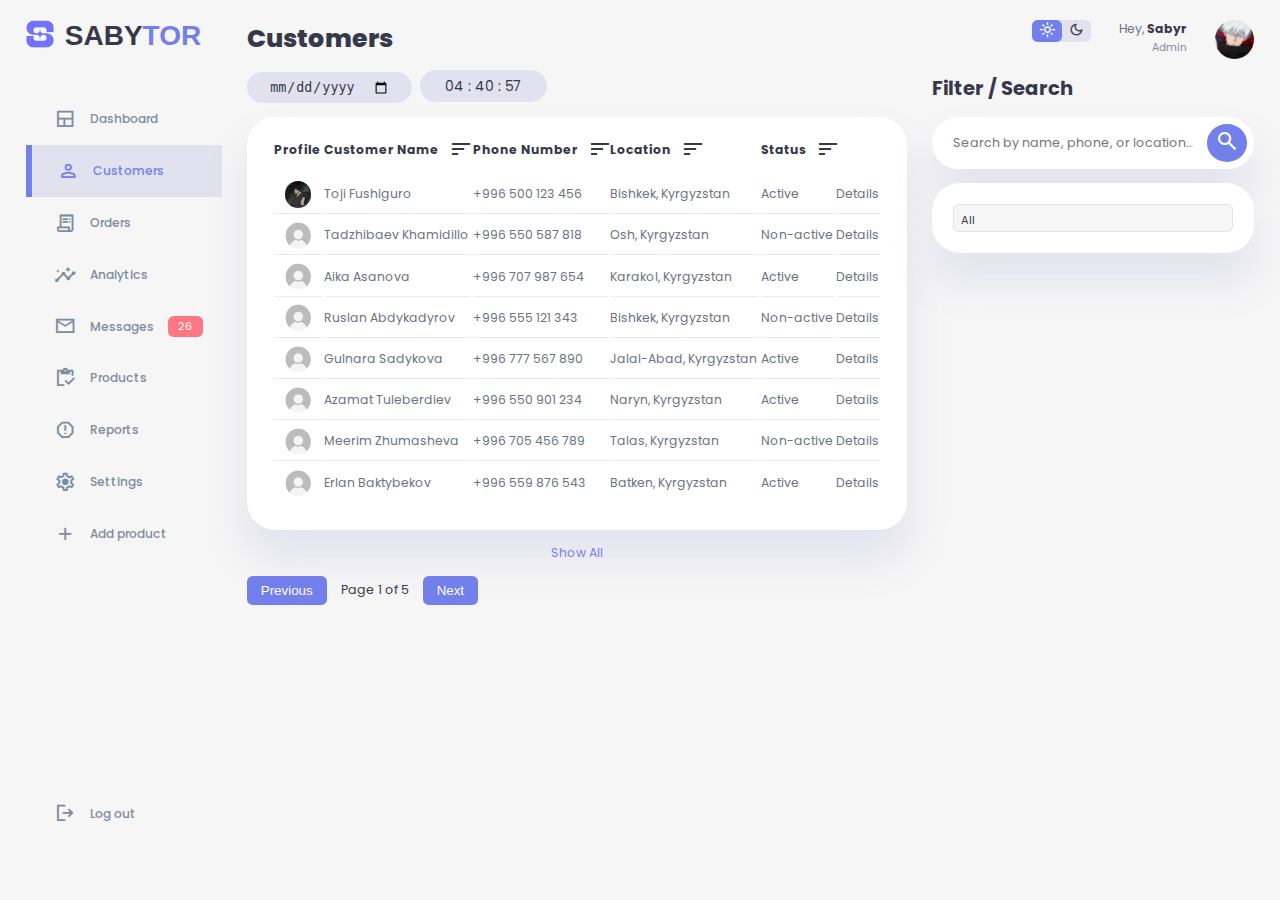
==== commit f1844c8c: "added login page / restyled settings 80%" ====
--- a/customers.html
+++ b/customers.html
@@ -29,7 +29,7 @@
                 </div>
             </div>
             <div class="sidebar">
-                <a href="index.html">
+                <a href="index-2.html">
                     <i class="material-symbols-sharp">team_dashboard</i>
                     <h3>Dashboard</h3>
                 </a>
@@ -66,7 +66,7 @@
                     <i class="material-symbols-sharp">add</i>
                     <h3>Add product</h3>
                 </a>
-                <a href="#">
+                <a href="index-2.html">
                     <i class="material-symbols-sharp">logout</i>
                     <h3>Log out</h3>
                 </a>
@@ -92,7 +92,7 @@
                             <th>Phone Number</th>
                             <th>Location</th>
                             <th>Status</th> -->
-                            <th onclick="sortTable('profile')">Profile <i class="material-symbols-sharp">sort</i></th>
+                            <th>Profile</th>
                             <th onclick="sortTable('customerName')">Customer Name <i class="material-symbols-sharp">sort</i></th>
                             <th onclick="sortTable('phoneNumber')">Phone Number <i class="material-symbols-sharp">sort</i></th>
                             <th onclick="sortTable('location')">Location <i class="material-symbols-sharp">sort</i></th>
--- a/style.css
+++ b/style.css
@@ -77,6 +77,151 @@
      --box-shadow:0 2rem 3rem var(--color-light)
  }
 
+ /* ----------LOGIN PAGE STYLEE------------ */
+
+.login-container {
+     display: flex;
+     justify-content: center;
+     align-items: center;
+     height: 100vh;
+     background: var(--color-background);
+     padding: 2rem;
+ }
+ 
+ .login-form {
+     background: var(--color-white);
+     padding: 2rem;
+     border-radius: var(--card-border-radius);
+     box-shadow: var(--box-shadow);
+     width: 100%;
+     max-width: 400px;
+     text-align: center;
+     transition: all 300ms ease;
+ }
+ 
+ .login-form:hover {
+     box-shadow: none;
+ }
+ 
+ .login-form .logo {
+     display: flex;
+     align-items: center;
+     justify-content: center;
+     gap: 0.8rem;
+     margin-bottom: 1.5rem;
+ }
+ 
+ .login-form .logo img {
+     width: 2rem;
+     height: 2rem;
+ }
+ 
+ .login-form .logo h2 {
+     font-size: 2rem;
+     color: var(--color-dark);
+ }
+ 
+ .login-form h2 {
+     font-size: 1.5rem;
+     margin-bottom: 0.5rem;
+     color: var(--color-dark);
+ }
+ 
+ .login-form p {
+     color: var(--color-dark-variant);
+     margin-bottom: 2rem;
+ }
+ 
+ .login-form .input-group {
+     margin-bottom: 1.5rem;
+     text-align: left;
+ }
+ 
+ .login-form .input-group label {
+     display: block;
+     margin-bottom: 0.5rem;
+     color: var(--color-dark);
+     font-size: 0.9rem;
+ }
+ 
+ .login-form .input-group input {
+     width: 100%;
+     padding: 0.75rem;
+     border: 1px solid var(--color-light);
+     border-radius: var(--border-radius-1);
+     font-family: Poppins, sans-serif;
+     font-size: 0.9rem;
+     color: var(--color-dark);
+     transition: all 300ms ease;
+ }
+ 
+ .login-form .input-group input:focus {
+     outline: none;
+     border-color: var(--color-primary);
+     box-shadow: 0 0 0 2px rgba(115, 128, 236, 0.2);
+ }
+ 
+ .login-form .btn-primary {
+     width: 100%;
+     background: var(--color-primary);
+     color: var(--color-white);
+     padding: 0.75rem;
+     border: none;
+     border-radius: var(--border-radius-1);
+     font-family: Poppins, sans-serif;
+     font-size: 1rem;
+     cursor: pointer;
+     transition: all 300ms ease;
+ }
+ 
+ .login-form .btn-primary:hover {
+     background: var(--color-dark);
+ }
+ 
+ .login-footer {
+     margin-top: 1.5rem;
+     font-size: 0.9rem;
+     color: var(--color-dark-variant);
+ }
+ 
+ .login-footer a {
+     color: var(--color-primary);
+     text-decoration: none;
+     transition: all 300ms ease;
+ }
+ 
+ .login-footer a:hover {
+     color: var(--color-dark);
+ }
+ 
+ .error-message {
+     color: var(--color-danger);
+     margin-top: 1rem;
+     display: none;
+     font-size: 0.9rem;
+ }
+ 
+ .password-wrapper {
+     position: relative;
+ }
+ 
+ .password-wrapper input {
+     padding-right: 2.5rem; /* Оставляем место для иконки */
+ }
+ 
+ .toggle-password {
+     position: absolute;
+     right: 0.75rem;
+     top: 50%;
+     transform: translateY(-50%);
+     cursor: pointer;
+     color: var(--color-dark-variant);
+ }
+ 
+ .toggle-password i {
+     font-size: 1.2rem;
+ }
+
  /*--------- [Main Page] -----------*/
  
  *{
@@ -762,7 +907,7 @@
      width: 100%;
      border-radius: var(--card-border-radius);
      padding: var(--card-padding);
-     text-align: center;
+     text-align: left;
      box-shadow: var(--box-shadow);
      transition: all 300ms ease;
 }
@@ -775,6 +920,24 @@
      height: 2.8rem;
      border-bottom: 1px solid var(--color-light);
      color: var(--color-dark-variant);
+}
+
+main .recent-customers table thead th {
+     position: relative;
+     bottom: 1rem;
+     height: 2rem;
+}
+main .recent-customers table thead th:first-child {
+     position: relative;
+     bottom: 0.6rem;
+     height: 2rem;
+}
+
+main .recent-customers table thead i {
+     position: relative;
+     top: 0.5rem;
+     left: 0.5rem   ;
+     height: 2rem;
 }
 
 main .recent-customers table tbody tr:last-child td {
@@ -788,16 +951,6 @@
      color: var(--color-primary);
 }
 
-/*----active/non-active-----*/
-main .recent-customers table tbody tr.active td {
-     color: var(--color-success);
-     font-weight: bold;
-}
-
-main .recent-customers table tbody tr.non-active td {
-     color: var(--color-danger);
-     font-weight: bold;
-}
 /*------ picture ------*/
 
 /* Style for profile pictures in the table */
@@ -844,7 +997,7 @@
      background: var(--color-background);
      color: var(--color-dark);
      font-family: Poppins, sans-serif;
-     font-size: 0.9rem;
+     font-size: 0.8rem;
      cursor: pointer;
  }
  
@@ -884,11 +1037,13 @@
  }
  
  .search-bar button {
+     position: relative;
+     left: 0.5rem;
      background: var(--color-primary);
      color: var(--color-white);
      border: none;
-     padding: 0.5rem;
-     border-radius: var(--border-radius-2);
+     padding: 0.4rem 0.6rem;
+     border-radius: 50%;
      cursor: pointer;
      transition: all 300ms ease;
  }
@@ -943,41 +1098,47 @@
 
  /*==================== SETTINGS ======================================================================================================================*/
 
- /* Settings Section */
-.settings {
+ .settings-container {
+     display: flex;
+     flex-direction: row;
+     gap: 1.6rem;
+ }
+
+ .settings {
      width: 40%;
-     margin-top: 2rem;
+     margin-top: 1rem;
      background: var(--color-white);
      padding: var(--card-padding);
      border-radius: var(--card-border-radius);
      box-shadow: var(--box-shadow);
      transition: all 300ms ease;
  }
- 
- .settings:hover {
+
+.settings:hover {
      box-shadow: none;
- }
- 
-.settings .setting-item .s4i {
+}
+
+/* Styles for settings items */
+.setting-item {
+     display: flex;
+     justify-content: space-between;
+     align-items: center;
+     margin-bottom: 1rem;
+}
+
+.setting-item h3 {
+     font-size: 1rem;
+     color: var(--color-dark);
+}
+
+.setting-item .s4i {
      position: relative;
-     display: inline-block;
      top: 0.5rem;
      margin-right: 1rem;
 }
 
- .setting-item {
-     display: flex;
-     justify-content: space-between;
-     align-items: center;
-     margin-bottom: 1.5rem;
- }
- 
- .setting-item h3 {
-     font-size: 1rem;
-     color: var(--color-dark);
- }
- 
- .setting-item .theme-toggler {
+/* Styles for the theme switcher */
+.setting-item .theme-toggler {
      background: var(--color-light);
      display: flex;
      justify-content: space-between;
@@ -986,24 +1147,25 @@
      width: 4.2rem;
      cursor: pointer;
      border-radius: var(--border-radius-1);
- }
- 
- .setting-item .theme-toggler i {
+}
+
+.setting-item .theme-toggler i {
      font-size: 1.2rem;
      width: 50%;
      height: 100%;
      display: flex;
      align-items: center;
      justify-content: center;
- }
- 
- .setting-item .theme-toggler i.active {
+}
+
+.setting-item .theme-toggler i.active {
      background: var(--color-primary);
      color: white;
      border-radius: var(--border-radius-1);
- }
- 
- .setting-item select {
+}
+
+/* Styles for dropdown lists */
+.setting-item select {
      padding: 0.5rem;
      border-radius: var(--border-radius-1);
      border: 1px solid var(--color-light);
@@ -1012,14 +1174,15 @@
      font-family: Poppins, sans-serif;
      font-size: 0.9rem;
      cursor: pointer;
- }
- 
- .setting-item select:focus {
+}
+
+.setting-item select:focus {
      outline: none;
      border-color: var(--color-primary);
- }
- 
- .setting-item .btn-primary {
+}
+
+/* Styles for buttons */
+.setting-item .btn-primary {
      background: var(--color-primary);
      color: var(--color-white);
      padding: 0.5rem 1rem;
@@ -1027,121 +1190,113 @@
      border: none;
      cursor: pointer;
      transition: all 300ms ease;
- }
- 
- .setting-item .btn-primary:hover {
+}
+
+.setting-item .btn-primary:hover {
      background: var(--color-dark);
- }
- 
- /* Switch for Notifications */
-
+}
+
+/* Styles for the notification switcher */
 .switch {
-    position: relative;
-    display: inline-block;
-    width: 4.2rem; 
-    height: 1.6rem;
-    background: var(--color-light);
-    border-radius: var(--border-radius-1);
-    cursor: pointer;
-    transition: all 300ms ease;
+     position: relative;
+     display: inline-block;
+     width: 4.2rem;
+     height: 1.6rem;
+     background: var(--color-light);
+     border-radius: var(--border-radius-1);
+     cursor: pointer;
+     transition: all 300ms ease;
 }
 
 .switch input {
-    opacity: 0;
-    width: 0;
-    height: 0;
+     opacity: 0;
+     width: 0;
+     height: 0;
 }
 
 .slider {
-    position: absolute;
-    cursor: pointer;
-    top: 0;
-    left: 0;
-    right: 0;
-    bottom: 0;
-    background-color: var(--color-danger);
-    transition: 0.3s;
-    border-radius: var(--border-radius-1);
+     position: absolute;
+     cursor: pointer;
+     top: 0;
+     left: 0;
+     right: 0;
+     bottom: 0;
+     background-color: var(--color-danger);
+     transition: 0.3s;
+     border-radius: var(--border-radius-1);
 }
 
 .slider:before {
-    position: absolute;
-    content: "";
-    height: 1.6rem; 
-    width: 2.1rem;
-    left: 0rem; 
-    bottom: 0rem;
-    background-color: var(--color-primary);
-    transition: 0.4s;
-    border-radius: var(--border-radius-1);
+     position: absolute;
+     content: "";
+     height: 1.6rem;
+     width: 2.1rem;
+     left: 0rem;
+     bottom: 0rem;
+     background-color: var(--color-primary);
+     transition: 0.4s;
+     border-radius: var(--border-radius-1);
 }
 
 input:checked + .slider {
-    background-color: var(--color-success); 
+     background-color: var(--color-success);
 }
 
 input:checked + .slider:before {
-    transform: translateX(2.15rem);
-}
-
-/*------------------- Profile Settings Section ----------------*/
-
+     transform: translateX(2.15rem);
+}
+
+/* Profile Styles */
 .profile-settings {
-     margin-top: 2rem;
-     margin-bottom: 2rem;
+     width: 60%; 
+     margin-top: 1rem;
      background: var(--color-white);
      padding: var(--card-padding);
      border-radius: var(--card-border-radius);
      box-shadow: var(--box-shadow);
      transition: all 300ms ease;
  }
- 
- .profile-settings:hover {
+
+.profile-settings:hover {
      box-shadow: none;
- }
- 
- .profile-settings h2 {
+}
+
+.profile-settings h2 {
      margin-bottom: 1.5rem;
      font-size: 1.5rem;
      color: var(--color-dark);
      border-bottom: 2px solid var(--color-primary);
      padding-bottom: 0.5rem;
- }
- 
- .profile-settings .setting-item {
-     margin-bottom: 2rem;
- }
- 
- .profile-settings .setting-item h3 {
-     font-size: 1rem;
-     color: var(--color-dark);
-     margin-bottom: 0.5rem;
- }
- 
- .profile-settings .input-group {
+}
+
+.profile-settings .setting-item {
+     margin-bottom: 1rem;
+}
+
+.profile-settings .input-group {
      display: flex;
      flex-direction: row;
      gap: 0.5rem;
- }
- 
- .profile-settings input {
+}
+
+.profile-settings input {
      width: 100%;
      padding: 0.75rem;
      border: 1px solid var(--color-light);
      border-radius: var(--border-radius-1);
      font-family: Poppins, sans-serif;
-     font-size: 0.9rem;
-     color: var(--color-dark);
-     transition: all 300ms ease;
- }
- 
- .profile-settings input:focus {
+     font-size: 0.8rem;
+     color: var(--color-dark);
+     transition: all 300ms ease;
+}
+
+.profile-settings input:focus {
      outline: none;
      border-color: var(--color-primary);
      box-shadow: var(--color-dark);
- }
- 
- .profile-settings .btn-primary {
+}
+
+.profile-settings .btn-primary {
      background: var(--color-primary);
      color: var(--color-white);
      padding: 0.75rem 1rem;
@@ -1151,37 +1306,36 @@
      font-family: Poppins, sans-serif;
      font-size: 0.9rem;
      transition: all 300ms ease;
-     align-self: flex-   start;
- }
- 
- .profile-settings .btn-primary:hover {
+}
+
+.profile-settings .btn-primary:hover {
      background: var(--color-dark);
- }
- 
- .profile-settings .profile-photo-upload {
+}
+
+.profile-settings .profile-photo-upload {
      display: flex;
      align-items: center;
      gap: 1rem;
- }
- 
- .profile-settings .profile-photo-upload img {
-     width: 60px;
-     height: 60px;
+}
+
+.profile-settings .profile-photo-upload img {
+     width: 40px;
+     height: 40px;
      border-radius: 50%;
      object-fit: cover;
      border: 2px solid var(--color-light);
      transition: all 300ms ease;
- }
- 
- .profile-settings .profile-photo-upload img:hover {
+}
+
+.profile-settings .profile-photo-upload img:hover {
      border-color: var(--color-primary);
- }
- 
- .profile-settings .profile-photo-upload input[type="file"] {
+}
+
+.profile-settings .profile-photo-upload input[type="file"] {
      display: none;
- }
- 
- .profile-settings .profile-photo-upload label {
+}
+
+.profile-settings .profile-photo-upload label {
      background: var(--color-primary);
      color: var(--color-white);
      padding: 0.75rem 1rem;
@@ -1190,9 +1344,10 @@
      font-family: Poppins, sans-serif;
      font-size: 0.9rem;
      transition: all 300ms ease;
- }
- 
- .profile-settings .profile-photo-upload label:hover {
+}
+
+.profile-settings .profile-photo-upload label:hover {
      background: var(--color-dark);
- }
-
+}
+
+     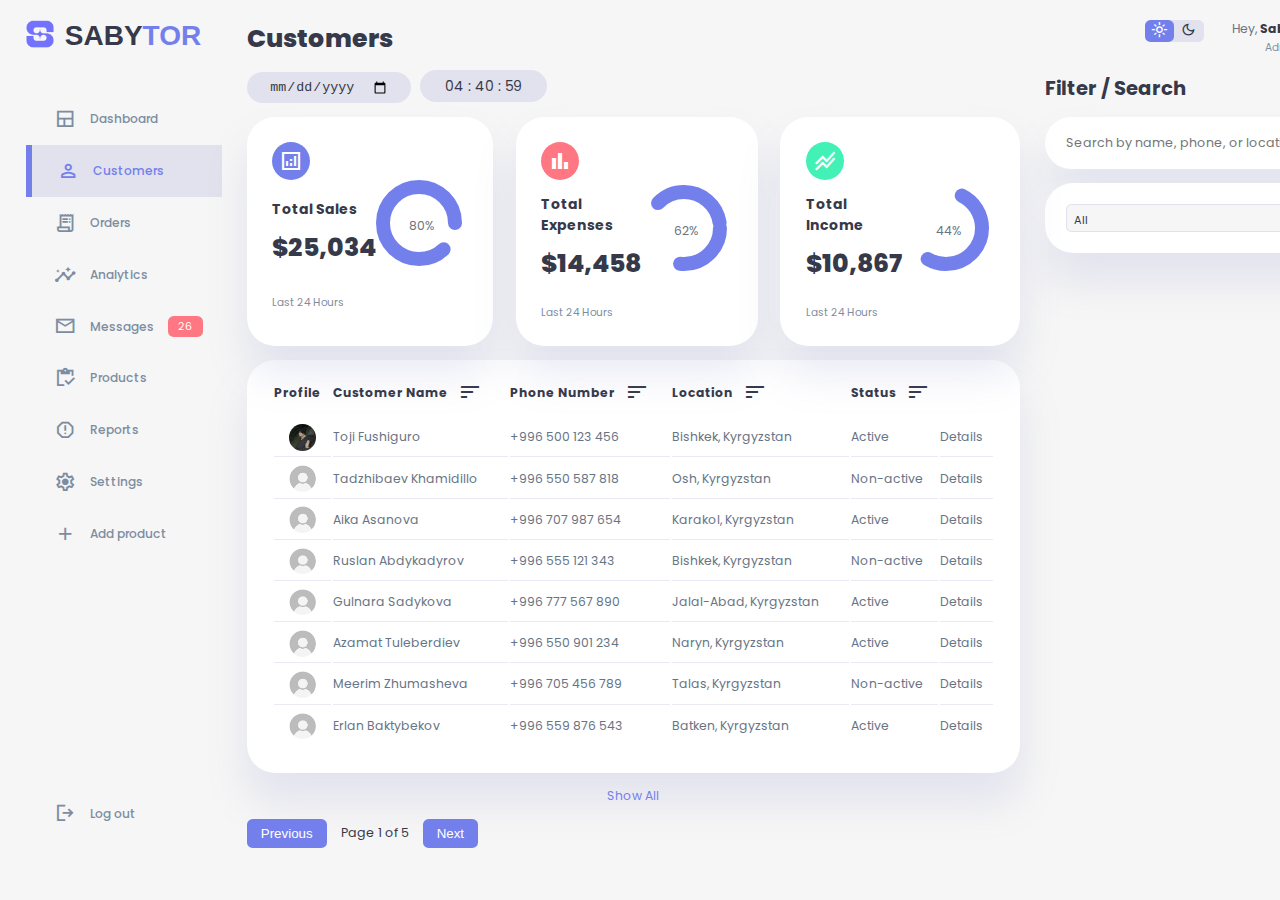
==== commit e7d7e4b7: "sfff" ====
--- a/customers.html
+++ b/customers.html
@@ -80,7 +80,62 @@
                 <div id="clock"></div>
             </div>
             <div class="insights">
-
+                <div class="sales">
+                    <i class="material-symbols-sharp">analytics</i>
+                    <div class="middle">
+                        <div class="left">
+                            <h3>Total Sales</h3>
+                            <h1>$25,034</h1>
+                        </div>
+                        <div class="progress">
+                            <svg>
+                                <circle cx='38' cy='38' r="36"></circle>
+                            </svg>
+                            <div class="number">
+                                <p>80%</p>
+                            </div>
+                        </div>
+                    </div>
+                    <small class="text-muted">Last 24 Hours</small>
+                </div>
+                <!------------ END OF SALES ---------------------->
+                <div class="expenses">
+                    <i class="material-symbols-sharp">bar_chart</i>
+                    <div class="middle">
+                        <div class="left">
+                            <h3>Total Expenses</h3>
+                            <h1>$14,458</h1>
+                        </div>
+                        <div class="progress">
+                            <svg>
+                                <circle cx='38' cy='38' r="36"></circle>
+                            </svg>
+                            <div class="number">
+                                <p>62%</p>
+                            </div>
+                        </div>
+                    </div>
+                    <small class="text-muted">Last 24 Hours</small>
+                </div>
+                <!------------ END OF EXPENSES ---------------------->
+                <div class="income">
+                    <i class="material-symbols-sharp">stacked_line_chart</i>
+                    <div class="middle">
+                        <div class="left">
+                            <h3>Total Income</h3>
+                            <h1>$10,867</h1>
+                        </div>
+                        <div class="progress">
+                            <svg>
+                                <circle cx='38' cy='38' r="36"></circle>
+                            </svg>
+                            <div class="number">
+                                <p>44%</p>
+                            </div>
+                        </div>
+                    </div>
+                    <small class="text-muted">Last 24 Hours</small>
+                </div>
                 <!------------ END OF INCOME ---------------------->
             </div>
             <div class="recent-customers">
--- a/style.css
+++ b/style.css
@@ -566,6 +566,10 @@
      margin-top: 1.6rem;
      display: block;
 }
+main .insights .progress h3 {
+     position: absolute;
+     top: 1.5rem;
+}
 
 /*================== RECENT ORDERS ====================*/
 main .recent-orders {
